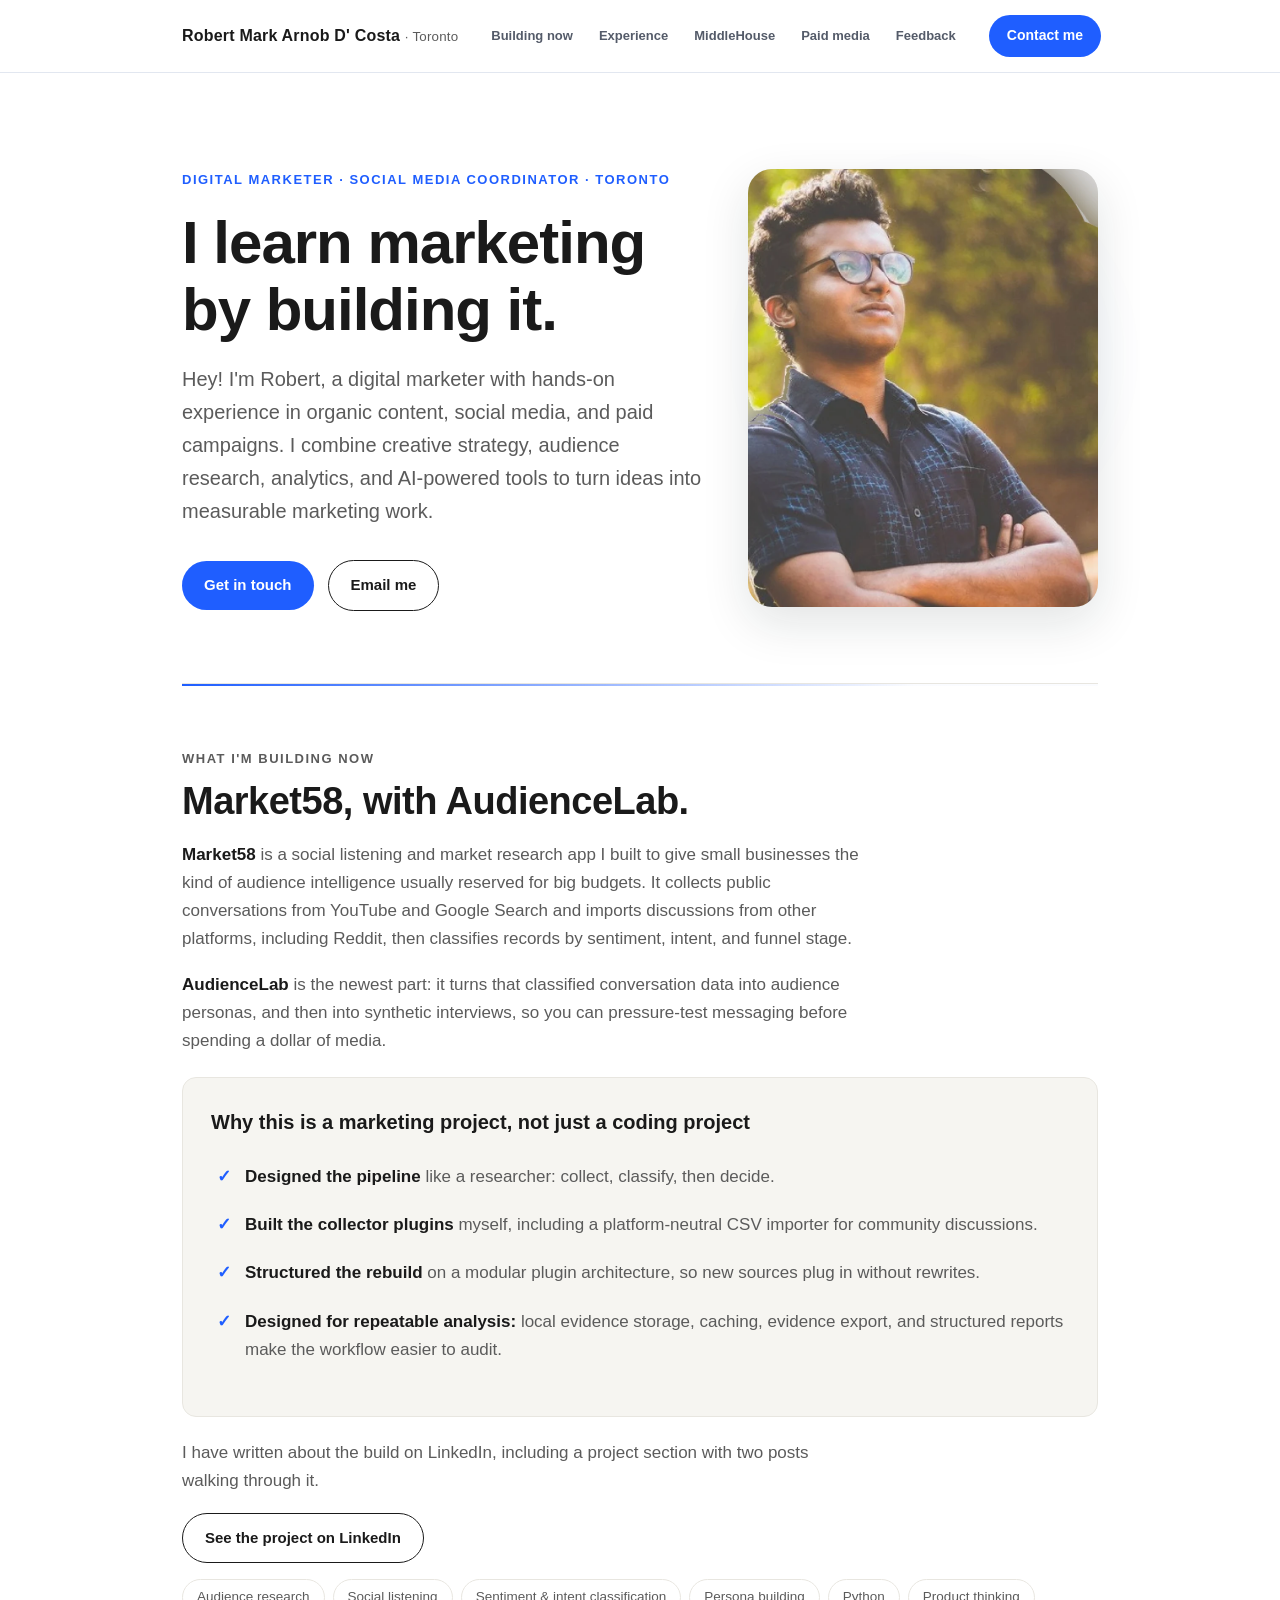
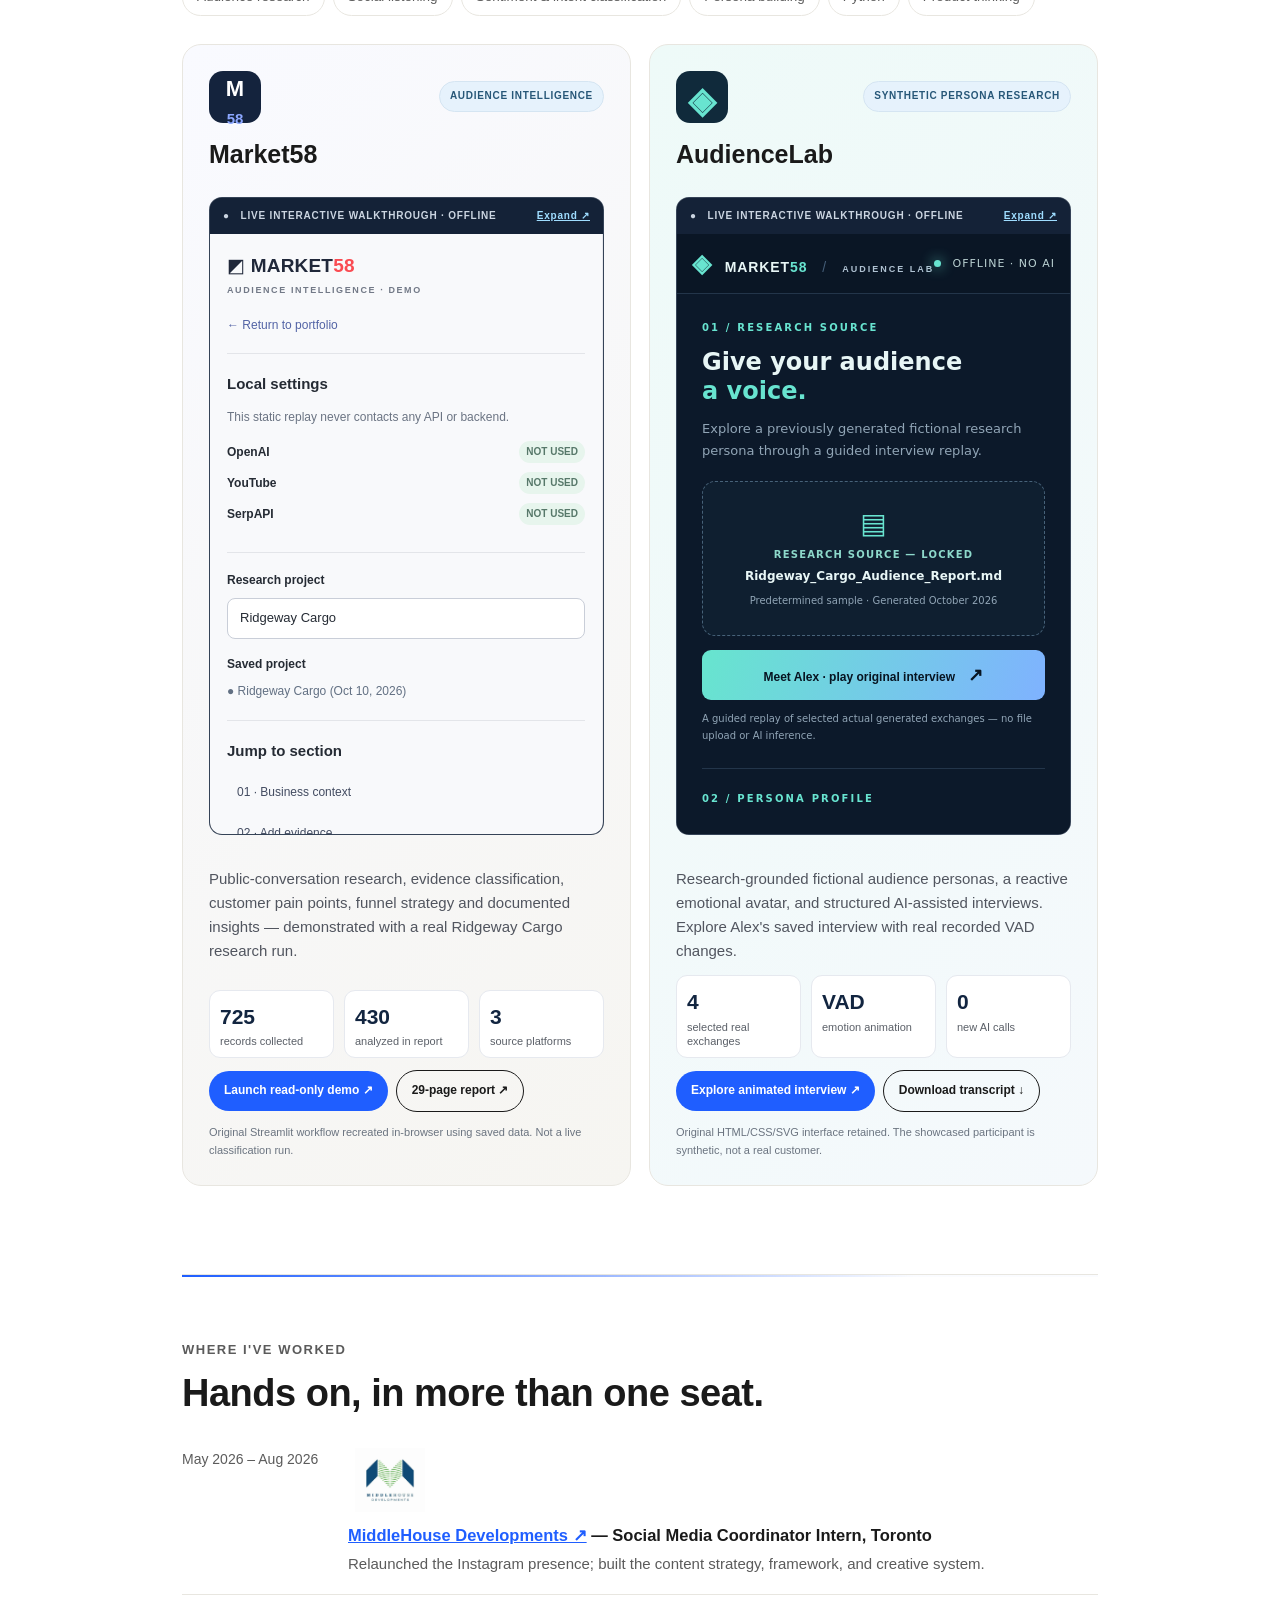
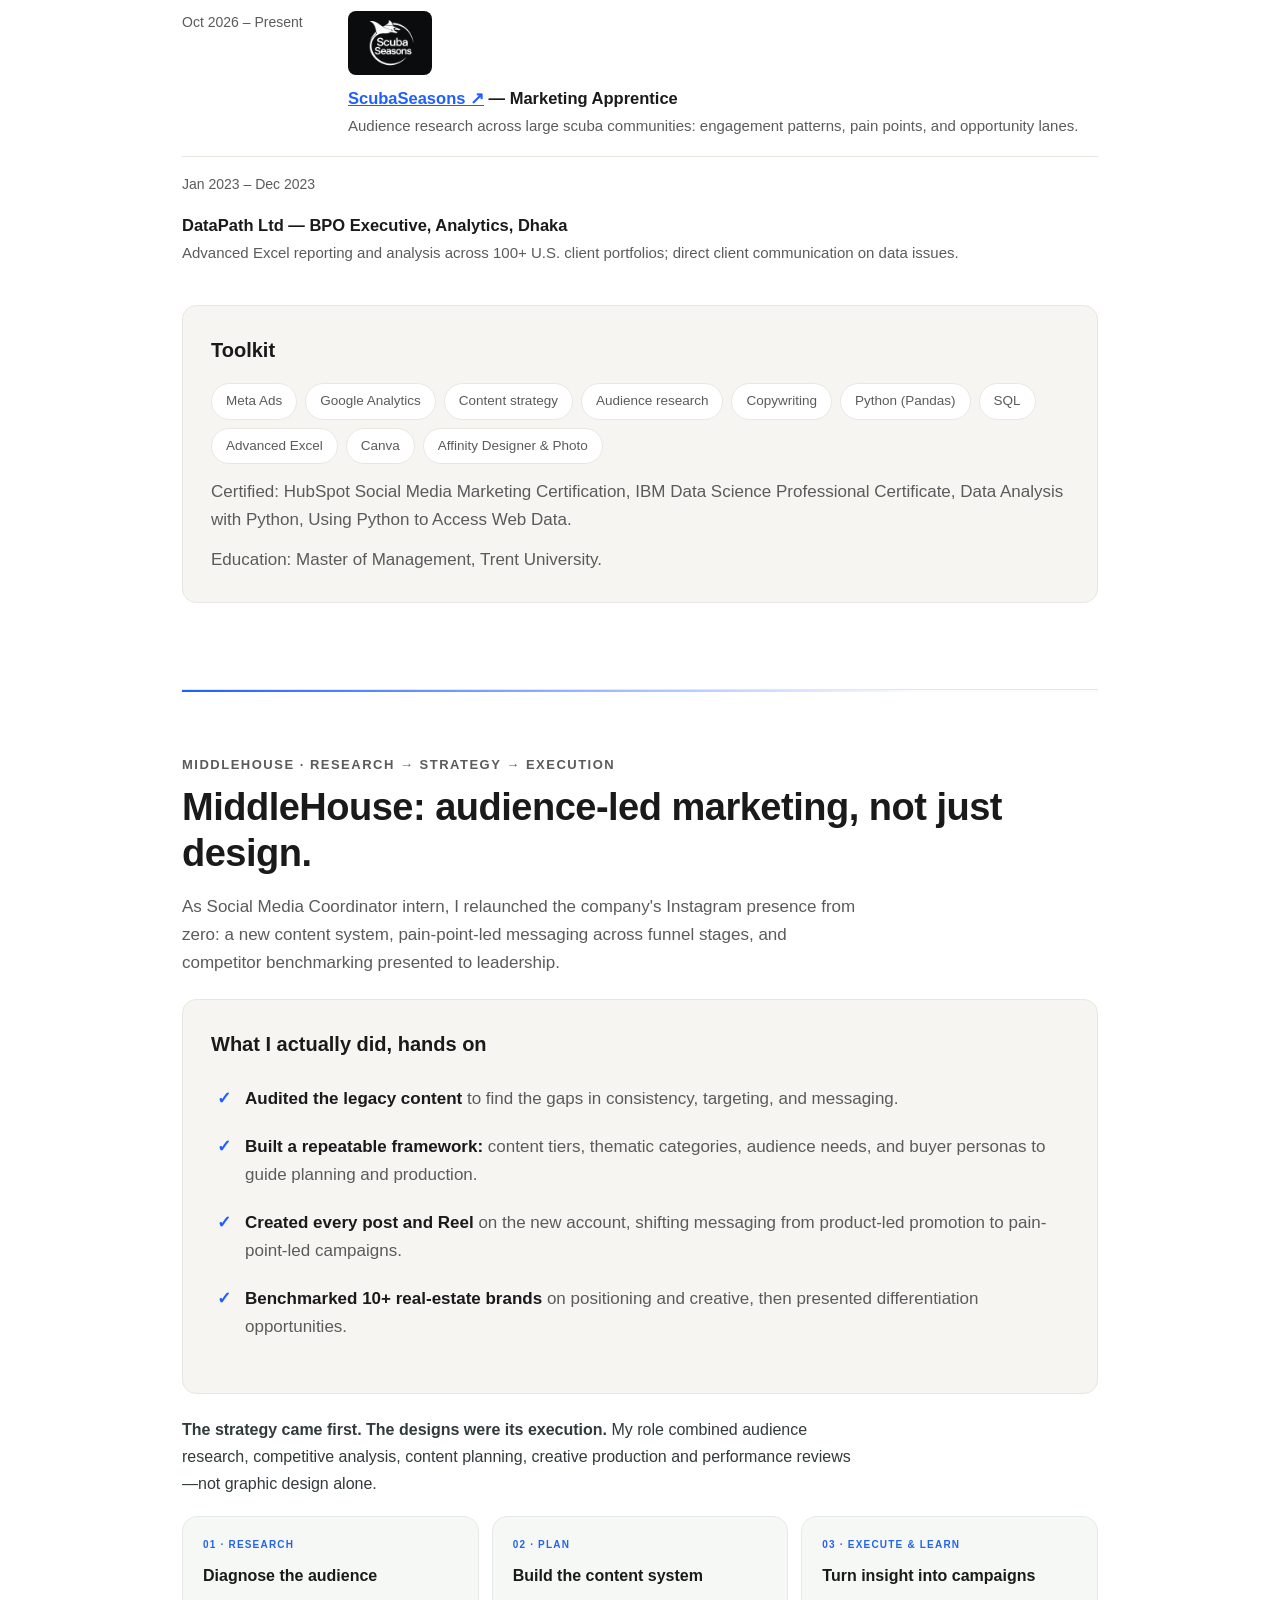
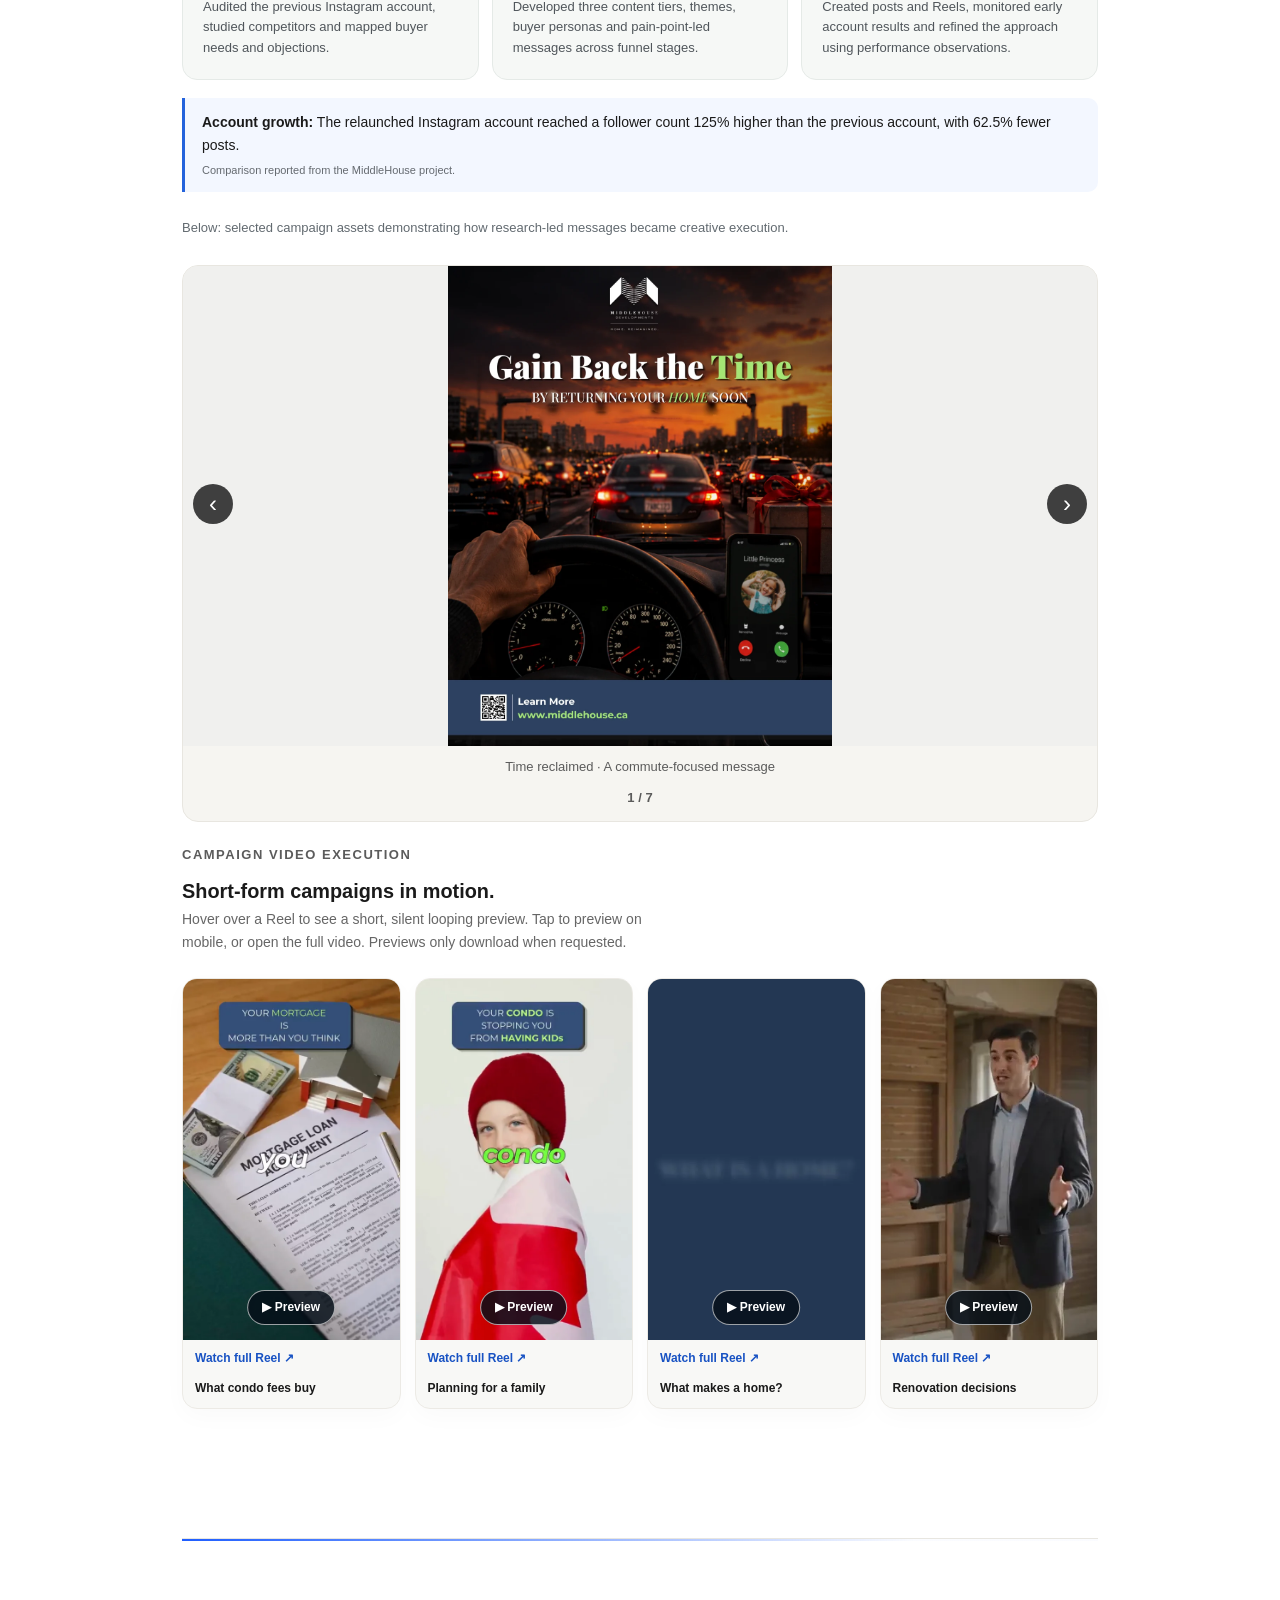
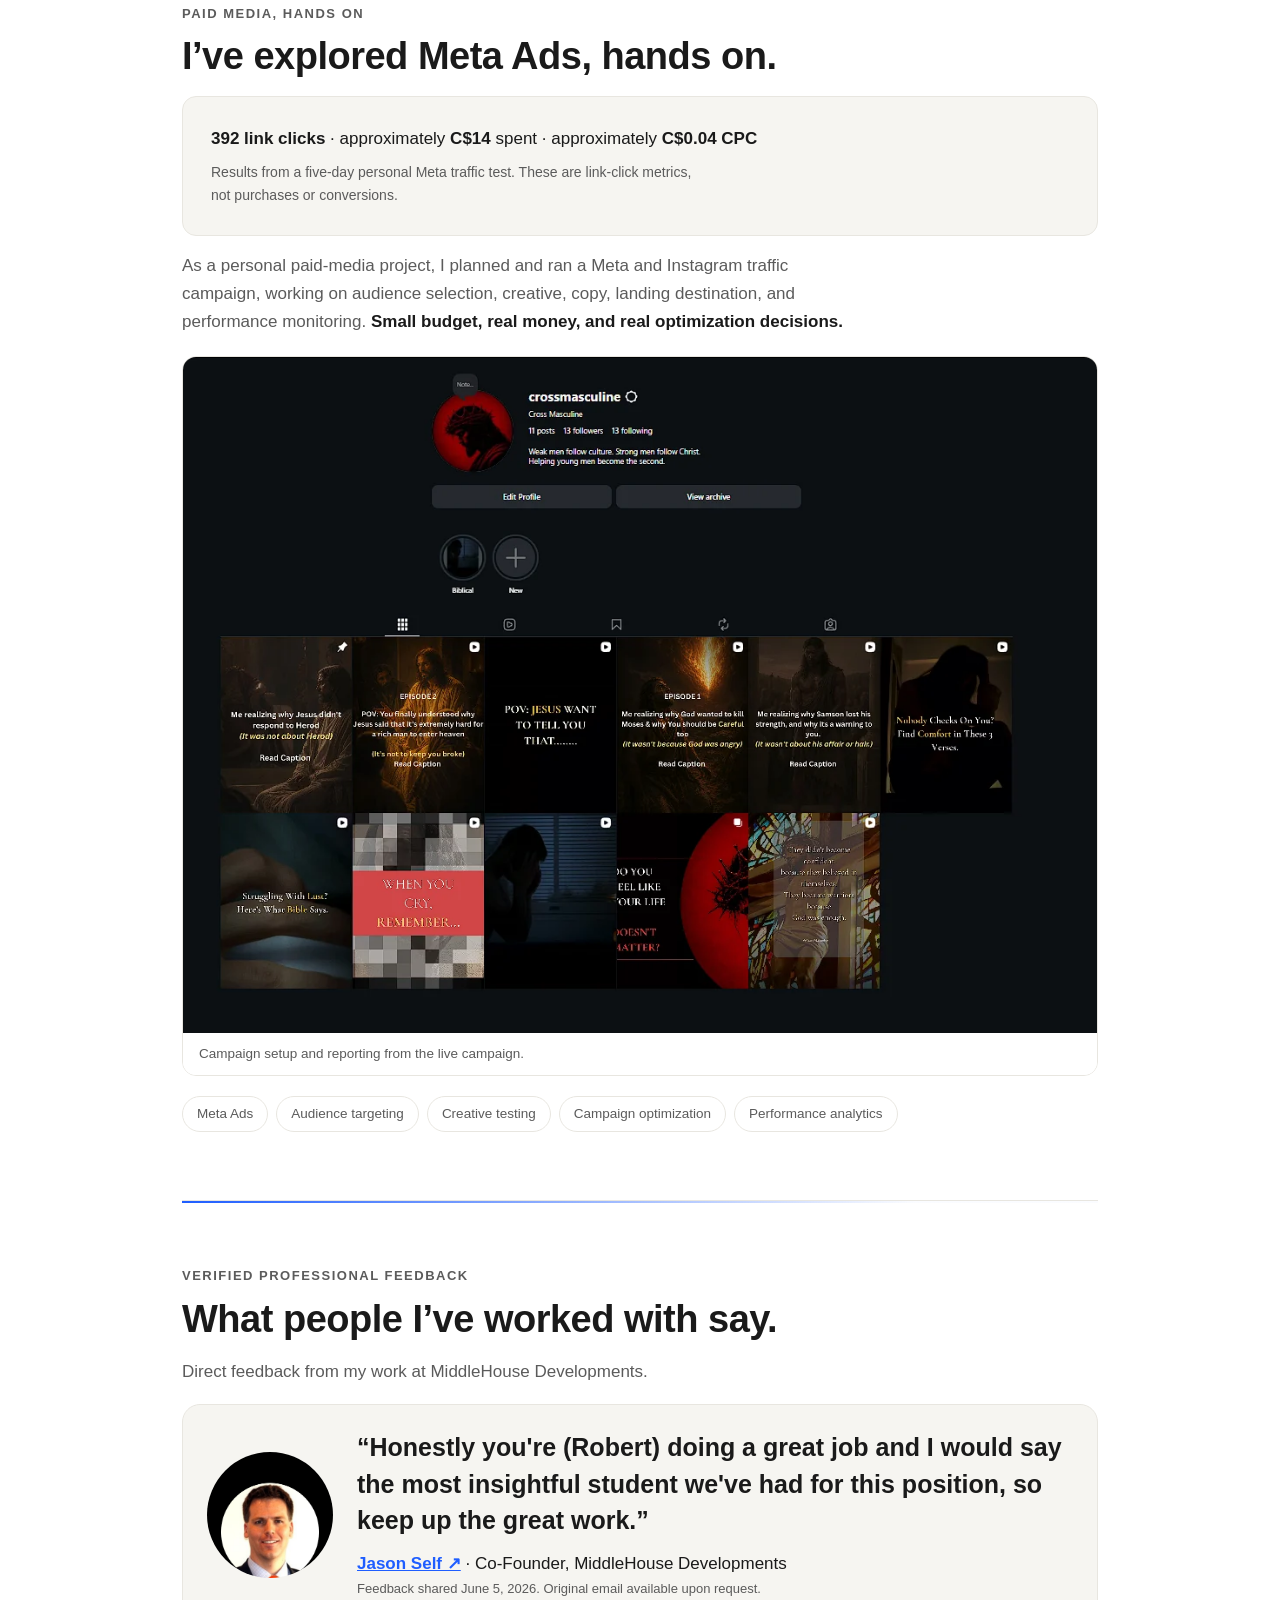
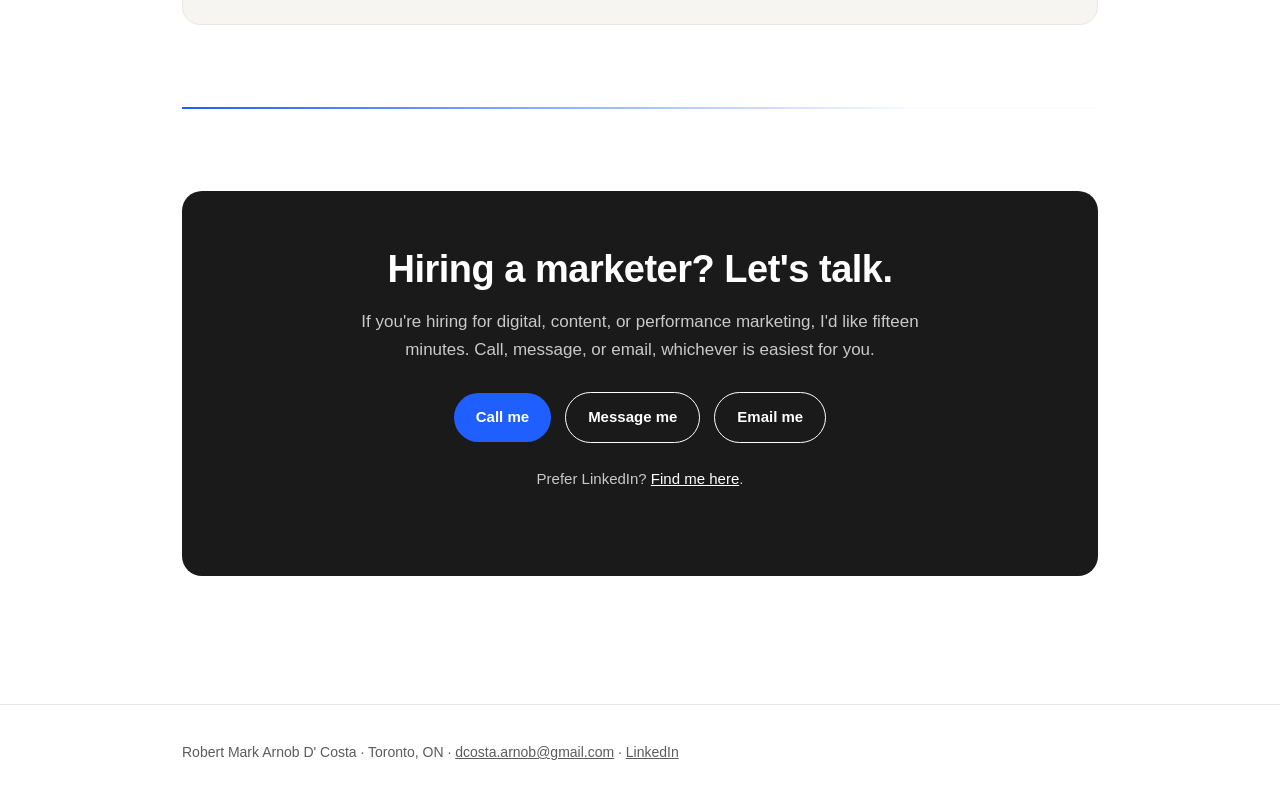
==== hire-me/index.html @ 4c1c3cd2 "Latest portfolio" ====
<!DOCTYPE html>
<html lang="en">
<head>
<meta charset="UTF-8">
<meta name="viewport" content="width=device-width, initial-scale=1.0">
<title>Hire Robert Mark Arnob D' Costa — Digital Marketer & Social Media Coordinator in Toronto</title>
<meta name="description" content="Hiring a Digital Marketer or Social Media Coordinator in Toronto? Robert Mark Arnob D' Costa runs real campaigns, builds real tools like Market58, and does real audience research. Hands-on proof, then a call.">
<!-- TODO: paste your GA4 measurement ID below and uncomment to enable conversion tracking.
<script async src="https://www.googletagmanager.com/gtag/js?id=G-XXXXXXX"></script>
<script>
window.dataLayer = window.dataLayer || [];
function gtag(){dataLayer.push(arguments);}
gtag('js', new Date());
gtag('config', 'G-XXXXXXX');
</script>
-->
<style>
  :root{
    --ink:#1a1a1a; --muted:#5b5b5b; --paper:#ffffff; --wash:#f6f5f1;
    --accent:#1f5eff; --accent-ink:#ffffff; --line:#e8e6e0; --radius:14px;
  }
  *{box-sizing:border-box; margin:0; padding:0;}
  html{scroll-behavior:smooth;}
  body{
    font-family:-apple-system,BlinkMacSystemFont,"Segoe UI",Inter,Roboto,"Helvetica Neue",Arial,sans-serif;
    color:var(--ink); background:var(--paper); line-height:1.65; font-size:17px;
    -webkit-font-smoothing:antialiased;
  }
  .wrap{max-width:960px; margin:0 auto; padding:0 22px;}
  /* Sticky mini nav: name + one CTA, no leaky menu */
  .nav{position:sticky; top:0; z-index:50; background:rgba(255,255,255,.94); backdrop-filter:blur(8px); border-bottom:1px solid var(--line);}
  .nav .wrap{display:flex; align-items:center; justify-content:space-between; padding-top:12px; padding-bottom:12px;}
  .brand{font-weight:700; font-size:16px; letter-spacing:.2px; text-decoration:none; color:var(--ink);}
  .brand small{font-weight:400; color:var(--muted);}
  .btn{display:inline-block; background:var(--accent); color:var(--accent-ink); text-decoration:none;
    padding:12px 22px; border-radius:999px; font-weight:600; font-size:15px; border:0; cursor:pointer;}
  .btn:hover{filter:brightness(.93);}
  .btn.ghost{background:transparent; color:var(--ink); border:1.5px solid var(--ink);}
  .btn.ghost:hover{background:var(--ink); color:#fff;}
  .btn.small{padding:9px 18px; font-size:14px;}
  /* Hero */
  .hero{padding:84px 0 64px;}
  .eyebrow{display:inline-block; font-size:13px; font-weight:700; letter-spacing:1.5px; text-transform:uppercase;
    color:var(--accent); margin-bottom:18px;}
  h1{font-size:clamp(38px,6vw,60px); line-height:1.12; letter-spacing:-1px; margin-bottom:20px;}
  .lede{font-size:20px; color:var(--muted); max-width:640px; margin-bottom:32px;}
  .cta-row{display:flex; gap:14px; flex-wrap:wrap; align-items:center;}
  .hero-grid{display:grid; grid-template-columns:1fr; gap:40px; align-items:center;}
  .hero img{width:100%; max-width:340px; border-radius:var(--radius); display:block;}
  @media(min-width:760px){ .hero-grid{grid-template-columns:1.5fr 1fr;} }
  /* Sections */
  section.block{padding:64px 0; border-top:1px solid var(--line);}
  .kicker{font-size:13px; font-weight:700; letter-spacing:1.5px; text-transform:uppercase; color:var(--muted); margin-bottom:10px;}
  h2{font-size:clamp(28px,4vw,38px); letter-spacing:-.5px; line-height:1.2; margin-bottom:16px;}
  .body-copy{color:var(--muted); max-width:680px; margin-bottom:18px;}
  .body-copy strong{color:var(--ink);}
  .card{background:var(--wash); border:1px solid var(--line); border-radius:var(--radius); padding:28px; margin:22px 0;}
  .card h3{font-size:20px; margin-bottom:10px;}
  .card p{color:var(--muted); margin-bottom:12px;}
  .card p:last-child{margin-bottom:0;}
  .tag-list{display:flex; flex-wrap:wrap; gap:8px; margin:16px 0 4px; list-style:none;}
  .tag-list li{background:#fff; border:1px solid var(--line); border-radius:999px; padding:6px 14px; font-size:13.5px; color:var(--muted);}
  .media{margin:20px 0; border-radius:var(--radius); overflow:hidden; border:1px solid var(--line);}
  .media img{width:100%; display:block;}
  .media figcaption{font-size:13.5px; color:var(--muted); padding:10px 16px; background:#fff;}
  .two-col{display:grid; grid-template-columns:1fr; gap:22px;}
  @media(min-width:760px){ .two-col{grid-template-columns:1fr 1fr;} }
  .checklist{list-style:none; margin:14px 0;}
  .checklist li{padding:10px 0 10px 34px; position:relative; color:var(--muted);}
  .checklist li strong{color:var(--ink);}
  .checklist li::before{content:"✓"; position:absolute; left:6px; top:10px; color:var(--accent); font-weight:700;}
  /* Timeline */
  .timeline{list-style:none; margin-top:8px;}
  .timeline li{padding:16px 0; border-bottom:1px solid var(--line); display:flex; gap:16px; flex-wrap:wrap;}
  .timeline li:last-child{border-bottom:0;}
  .timeline .when{flex:0 0 150px; font-size:14px; color:var(--muted);}
  .timeline .what strong{display:block; font-size:16.5px;}
  .timeline .what span{color:var(--muted); font-size:15px;}
  /* Final CTA */
  .final{background:var(--ink); color:#fff; border-radius:20px; padding:56px 40px; text-align:center; margin:64px 0;}
  .final h2{color:#fff;}
  .final p{color:#c9c9c9; max-width:560px; margin:0 auto 28px;}
  .final .btn.ghost{border-color:#fff; color:#fff;}
  .final .btn.ghost:hover{background:#fff; color:var(--ink);}
  footer{padding:36px 0 48px; color:var(--muted); font-size:14px; border-top:1px solid var(--line);}
  footer a{color:var(--muted);}
  a{color:var(--accent);}
</style>

<style>
.proof-card{display:grid;grid-template-columns:90px 1fr;gap:20px;align-items:start;background:#f6f5f1;border:1px solid #e8e6e0;border-radius:18px;padding:24px;margin:18px 0}
.proof-avatar{width:82px;height:82px;object-fit:cover;object-position:center 47%;border-radius:50%}
.proof-card blockquote{font-size:clamp(19px,3vw,25px);font-weight:650;line-height:1.45;margin:0 0 12px}
.proof-card a,.work-brand a{color:#1f5eff}
.proof-note{font-size:13px;color:#5b5b5b}
.work-brand{display:flex;align-items:center;gap:12px;margin:12px 0}
.work-logo{width:54px;height:54px;border-radius:12px;background:#eef2ff;color:#1a3672;display:grid;place-items:center;font-weight:800;font-size:13px;letter-spacing:-.6px;border:1px solid #dde4f1;flex-shrink:0}
.work-logo.scuba{background:#e7f7ff;color:#006e9c;font-size:20px}
.carousel{position:relative;margin:22px 0;background:#f6f5f1;border:1px solid #e8e6e0;border-radius:16px;overflow:hidden}
.carousel-track{display:flex;overflow-x:auto;scroll-snap-type:x mandatory;scrollbar-width:none}
.carousel-track::-webkit-scrollbar{display:none}
.carousel-slide{flex:0 0 100%;scroll-snap-align:start;margin:0}
.carousel-slide img{display:block;width:100%;height:clamp(240px,48vw,480px);object-fit:contain;background:#eeece7}
.carousel-slide figcaption{font-size:13px;color:#5b5b5b;padding:10px 60px;text-align:center}
.carousel-arrow{position:absolute;top:43%;transform:translateY(-50%);border:0;background:rgba(25,25,25,.82);color:white;border-radius:50%;width:40px;height:40px;cursor:pointer;font-size:24px;z-index:2}
.carousel-prev{left:10px}.carousel-next{right:10px}
.carousel-count{text-align:center;padding:0 0 12px;color:#5b5b5b;font-size:13px}
@media(max-width:540px){.proof-card{grid-template-columns:1fr}.proof-avatar{width:70px;height:70px}}
</style>

<style>
.product-grid{display:grid;grid-template-columns:repeat(2,minmax(0,1fr));gap:18px;margin:24px 0}
.product-card{padding:26px;border:1px solid #e8e6e0;background:linear-gradient(140deg,#f9faff,#f6f5f1);border-radius:19px;display:flex;flex-direction:column;gap:12px;min-width:0}
.product-card.lab-card{background:linear-gradient(130deg,#eefaf8,#f5f9fc)}
.product-top,.product-numbers,.product-actions{display:flex;gap:10px;align-items:center;flex-wrap:wrap}
.product-top{justify-content:space-between}.product-icon{display:grid;place-items:center;width:52px;height:52px;border-radius:14px;background:#14233d;color:white;font-weight:800;font-size:22px}.product-icon span{color:#8ca7ff;font-size:15px}.product-icon.lab-icon{background:#102a3b;color:#68e4d0;font-size:36px}
.product-preview{width:100%;height:190px;object-fit:cover;object-position:center;border:1px solid #dce4ef;border-radius:10px;background:#eef3f8}.product-card h3{font-size:25px;line-height:1.2;margin:4px 0 0}.product-card>p{font-size:15px;color:#51555f;line-height:1.6}
.labelchip{font-size:10px;letter-spacing:.7px;font-weight:750;color:#275778;background:#e6f2fc;border:1px solid #d5e5f2;border-radius:20px;padding:6px 10px}
.product-numbers{margin-top:auto;align-items:stretch}.product-numbers span{flex:1;min-width:80px;border-radius:11px;background:#fff;border:1px solid #e6e9ef;padding:9px 10px;display:flex;flex-direction:column}
.product-numbers strong{font-size:21px;color:#122540}.product-numbers small{font-size:11px;color:#5b6068;line-height:1.3}
.product-actions{gap:8px}.product-actions .btn{font-size:12px;padding:10px 15px}.product-actions .btn.ghost{background:transparent}
.product-card p.product-foot{font-size:11px;color:#6b7480;margin:0}
@media(max-width:760px){.product-grid{grid-template-columns:1fr}.product-card{padding:22px}.product-actions .btn{flex:1;text-align:center}}
</style><style>
.proof-card{display:grid;grid-template-columns:90px 1fr;gap:20px;align-items:start;background:#f6f5f1;border:1px solid #e8e6e0;border-radius:18px;padding:24px;margin:18px 0}
.proof-avatar{width:82px;height:82px;object-fit:cover;object-position:center 47%;border-radius:50%}
.proof-card blockquote{font-size:clamp(19px,3vw,25px);font-weight:650;line-height:1.45;margin:0 0 12px}
.proof-card a,.work-brand a{color:#1f5eff}
.proof-note{font-size:13px;color:#5b5b5b}
.work-brand{display:flex;align-items:center;gap:12px;margin:12px 0}
.work-logo{width:54px;height:54px;border-radius:12px;background:#eef2ff;color:#1a3672;display:grid;place-items:center;font-weight:800;font-size:13px;letter-spacing:-.6px;border:1px solid #dde4f1;flex-shrink:0}
.work-logo.scuba{background:#e7f7ff;color:#006e9c;font-size:20px}
.carousel{position:relative;margin:22px 0;background:#f6f5f1;border:1px solid #e8e6e0;border-radius:16px;overflow:hidden}
.carousel-track{display:flex;overflow-x:auto;scroll-snap-type:x mandatory;scrollbar-width:none}
.carousel-track::-webkit-scrollbar{display:none}
.carousel-slide{flex:0 0 100%;scroll-snap-align:start;margin:0}
.carousel-slide img{display:block;width:100%;height:clamp(240px,48vw,480px);object-fit:contain;background:#eeece7}
.carousel-slide figcaption{font-size:13px;color:#5b5b5b;padding:10px 60px;text-align:center}
.carousel-arrow{position:absolute;top:43%;transform:translateY(-50%);border:0;background:rgba(25,25,25,.82);color:white;border-radius:50%;width:40px;height:40px;cursor:pointer;font-size:24px;z-index:2}
.carousel-prev{left:10px}.carousel-next{right:10px}
.carousel-count{text-align:center;padding:0 0 12px;color:#5b5b5b;font-size:13px}
@media(max-width:540px){.proof-card{grid-template-columns:1fr}.proof-avatar{width:70px;height:70px}}
</style><style>
/* Embedded product walkthroughs */
.interactive-demo-shell{margin:16px 0 20px;border:1px solid rgba(125,149,180,.36);border-radius:13px;overflow:hidden;background:#0d1422;width:100%;min-width:0}
.interactive-demo-bar{display:flex;align-items:center;justify-content:space-between;gap:10px;padding:10px 13px;color:#cbd5e1;background:#142237;font-size:10px;letter-spacing:.08em;font-weight:700}
.interactive-demo-bar a{color:#9fddff;text-decoration:underline;white-space:nowrap}
.interactive-demo-frame{display:block;width:100%;height:600px;border:0;background:#101928}
@media(max-width:800px){.product-grid{grid-template-columns:minmax(0,1fr)!important}.interactive-demo-frame{height:560px}.interactive-demo-bar{font-size:9px;letter-spacing:0}}
</style><style>
.company-logo{width:84px;height:64px;object-fit:contain;display:block;margin:0 0 10px;border-radius:8px}
.company-logo.scuba{background:#0a0c0e;padding:6px;box-sizing:border-box}
.company-logo.middlehouse{background:#fff}
.proof-card{grid-template-columns:130px 1fr!important;align-items:center!important}
.proof-avatar{width:126px!important;height:126px!important;object-fit:cover!important;object-position:center center!important;border-radius:50%;background:#fff}
@media(max-width:560px){.proof-card{grid-template-columns:1fr!important}.proof-avatar{width:112px!important;height:112px!important}}
</style><style>.merged-demo-grid{margin-top:28px}.merged-demo-grid .product-grid{margin-top:0}</style><link rel="stylesheet" href="../motion.css">
<style>
/* Clean rectangular portrait: original face and upper body remain visible. */
.hero-photo-wrap{width:100%;max-width:380px;justify-self:center;align-self:center;overflow:hidden;border-radius:24px;background:#e5e9e6;box-shadow:0 16px 48px rgba(17,30,30,.12)}
.hero-photo-wrap img{display:block!important;width:100%!important;max-width:none!important;height:auto!important;aspect-ratio:4/5;object-fit:cover!important;object-position:center 32%;border-radius:0!important}
@media(max-width:759px){.hero-photo-wrap{max-width:310px;margin:0 auto}}
</style><link rel="stylesheet" href="../heritage-gallery.css">
<link rel="stylesheet" href="../strategy-reels.css"></head>
<body>

<header class="nav">
  <div class="wrap nav-inner">
    <a class="brand" href="#top" aria-label="Robert Mark Arnob D' Costa — back to top">Robert Mark Arnob D' Costa <small>· Toronto</small></a>
    <nav class="nav-links" aria-label="Portfolio sections">
      <a href="#ai-projects">Building now</a>
      <a href="#experience">Experience</a>
      <a href="#middlehouse">MiddleHouse</a>
      <a href="#paid">Paid media</a>
      <a href="#proof">Feedback</a>
    </nav>
    <a class="btn small nav-action" href="#talk">Contact me</a>
  </div>
</header>
<div class="scroll-progress" aria-hidden="true"></div>

<main id="top">
  <div class="wrap">

    <!-- HERO -->
    <div class="hero">
      <div class="hero-grid">
        <div>
          <span class="eyebrow">Digital Marketer · Social Media Coordinator · Toronto</span>
          <h1>I learn marketing by building it.</h1>
          <p class="lede">Hey! I'm Robert, a digital marketer with hands-on experience in organic content, social media, and paid campaigns. I combine creative strategy, audience research, analytics, and AI-powered tools to turn ideas into measurable marketing work.</p>
          <div class="cta-row">
            <a class="btn" href="#talk">Get in touch</a>
            <a class="btn ghost" href="mailto:dcosta.arnob@gmail.com?subject=Intro%20call%20—%20marketing%20role">Email me</a>
          </div>
        </div>
        <div class="hero-photo-wrap">
          <img src="../images/profile-framed.webp" fetchpriority="high" decoding="async" alt="Portrait of Robert Mark Arnob D' Costa">
        </div>
      </div>
    </div>

    <!-- MARKET58 + AUDIENCELAB: SINGLE MERGED PROJECT -->
<section class="block" id="ai-projects">
      <p class="kicker">What I'm building now</p>
      <h2>Market58, with AudienceLab.</h2>
      <p class="body-copy"><strong>Market58</strong> is a social listening and market research app I built to give small businesses the kind of audience intelligence usually reserved for big budgets. It collects public conversations from YouTube and Google Search and imports discussions from other platforms, including Reddit, then classifies records by sentiment, intent, and funnel stage.</p>
      <p class="body-copy"><strong>AudienceLab</strong> is the newest part: it turns that classified conversation data into audience personas, and then into synthetic interviews, so you can pressure-test messaging before spending a dollar of media.</p>
      <div class="card">
        <h3>Why this is a marketing project, not just a coding project</h3>
        <ul class="checklist">
          <li><strong>Designed the pipeline</strong> like a researcher: collect, classify, then decide.</li>
          <li><strong>Built the collector plugins</strong> myself, including a platform-neutral CSV importer for community discussions.</li>
          <li><strong>Structured the rebuild</strong> on a modular plugin architecture, so new sources plug in without rewrites.</li>
          <li><strong>Designed for repeatable analysis:</strong> local evidence storage, caching, evidence export, and structured reports make the workflow easier to audit.</li>
        </ul>
      </div>
      <p class="body-copy">I have written about the build on LinkedIn, including a project section with two posts walking through it.</p>
      <div class="cta-row">
        
        <a class="btn ghost" href="https://www.linkedin.com/in/rmadc" target="_blank" rel="noopener noreferrer">See the project on LinkedIn</a>
      </div>
      <ul class="tag-list">
        <li>Audience research</li><li>Social listening</li><li>Sentiment &amp; intent classification</li>
        <li>Persona building</li><li>Python</li><li>Product thinking</li>
      </ul>
    
<div class="merged-demo-grid" aria-label="Interactive Market58 and AudienceLab walkthroughs">
<div class="product-grid">
 <article class="product-card market-card"><div class="product-top"><div class="product-icon">M<span>58</span></div><span class="labelchip">AUDIENCE INTELLIGENCE</span></div>
 <h3>Market58</h3><div class="interactive-demo-shell"><div class="interactive-demo-bar"><span>● &nbsp; LIVE INTERACTIVE WALKTHROUGH · OFFLINE</span><a href="../demos/market58/" target="_blank" rel="noopener noreferrer">Expand ↗</a></div><iframe class="interactive-demo-frame" src="../demos/market58/" title="Interactive market58 offline demo" loading="lazy" allow="fullscreen"></iframe></div><p>Public-conversation research, evidence classification, customer pain points, funnel strategy and documented insights — demonstrated with a real Ridgeway Cargo research run.</p>
 <div class="product-numbers"><span><strong>725</strong><small>records collected</small></span><span><strong>430</strong><small>analyzed in report</small></span><span><strong>3</strong><small>source platforms</small></span></div>
 <div class="product-actions"><a class="btn" href="../demos/market58/" target="_blank" rel="noopener noreferrer">Launch read-only demo ↗</a><a class="btn ghost" href="../downloads/Market58_Ridgeway_Cargo_Report.pdf" target="_blank" rel="noopener noreferrer">29-page report ↗</a></div>
 <p class="product-foot">Original Streamlit workflow recreated in-browser using saved data. Not a live classification run.</p>
 </article>
 <article class="product-card lab-card"><div class="product-top"><div class="product-icon lab-icon">◈</div><span class="labelchip">SYNTHETIC PERSONA RESEARCH</span></div>
 <h3>AudienceLab</h3><div class="interactive-demo-shell"><div class="interactive-demo-bar"><span>● &nbsp; LIVE INTERACTIVE WALKTHROUGH · OFFLINE</span><a href="../demos/audiencelab/" target="_blank" rel="noopener noreferrer">Expand ↗</a></div><iframe class="interactive-demo-frame" src="../demos/audiencelab/" title="Interactive audiencelab offline demo" loading="lazy" allow="fullscreen"></iframe></div><p>Research-grounded fictional audience personas, a reactive emotional avatar, and structured AI-assisted interviews. Explore Alex's saved interview with real recorded VAD changes.</p>
 <div class="product-numbers"><span><strong>4</strong><small>selected real exchanges</small></span><span><strong>VAD</strong><small>emotion animation</small></span><span><strong>0</strong><small>new AI calls</small></span></div>
 <div class="product-actions"><a class="btn" href="../demos/audiencelab/" target="_blank" rel="noopener noreferrer">Explore animated interview ↗</a><a class="btn ghost" href="../downloads/AudienceLab_Selected_Interview.json" download target="_blank" rel="noopener noreferrer">Download transcript ↓</a></div>
 <p class="product-foot">Original HTML/CSS/SVG interface retained. The showcased participant is synthetic, not a real customer.</p>
 </article>
</div>
</div>
</section>

<section class="block" id="experience">
      <p class="kicker">Where I've worked</p>
      <h2>Hands on, in more than one seat.</h2>
      <ul class="timeline">
        
        <li>
          <div class="when">May 2026 – Aug 2026</div>
          <div class="what"><img class="company-logo middlehouse" src="../images/middlehouse-logo.webp" alt="MiddleHouse Developments logo" loading="lazy"><strong><a href="https://www.middlehouse.ca/" target="_blank" rel="noopener noreferrer">MiddleHouse Developments ↗</a> — Social Media Coordinator Intern, Toronto</strong><span>Relaunched the Instagram presence; built the content strategy, framework, and creative system.</span></div>
        </li>
        <li>
          <div class="when">Oct 2026 – Present</div>
          <div class="what"><img class="company-logo scuba" src="../images/scubaseasons-logo.webp" alt="ScubaSeasons logo" loading="lazy"><strong><a href="https://scubaseasons.com/" target="_blank" rel="noopener noreferrer">ScubaSeasons ↗</a> — Marketing Apprentice</strong><span>Audience research across large scuba communities: engagement patterns, pain points, and opportunity lanes.</span></div>
        </li>
        <li>
          <div class="when">Jan 2023 – Dec 2023</div>
          <div class="what"><strong>DataPath Ltd — BPO Executive, Analytics, Dhaka</strong><span>Advanced Excel reporting and analysis across 100+ U.S. client portfolios; direct client communication on data issues.</span></div>
        </li>
      </ul>
      <div class="card">
        <h3>Toolkit</h3>
        <ul class="tag-list">
          <li>Meta Ads</li><li>Google Analytics</li><li>Content strategy</li><li>Audience research</li>
          <li>Copywriting</li><li>Python (Pandas)</li><li>SQL</li><li>Advanced Excel</li>
          <li>Canva</li><li>Affinity Designer &amp; Photo</li>
        </ul>
        <p style="margin-top:14px;">Certified: HubSpot Social Media Marketing Certification, IBM Data Science Professional Certificate, Data Analysis with Python, Using Python to Access Web Data.</p>
        <p>Education: Master of Management, Trent University.</p>
      </div>
    </section>

<section class="block" id="middlehouse">
      <p class="kicker">MiddleHouse · Research → Strategy → Execution</p>
      <h2>MiddleHouse: audience-led marketing, not just design.</h2>
      <p class="body-copy">As Social Media Coordinator intern, I relaunched the company's Instagram presence from zero: a new content system, pain-point-led messaging across funnel stages, and competitor benchmarking presented to leadership.</p>
      <div class="card">
        <h3>What I actually did, hands on</h3>
        <ul class="checklist">
          <li><strong>Audited the legacy content</strong> to find the gaps in consistency, targeting, and messaging.</li>
          <li><strong>Built a repeatable framework:</strong> content tiers, thematic categories, audience needs, and buyer personas to guide planning and production.</li>
          <li><strong>Created every post and Reel</strong> on the new account, shifting messaging from product-led promotion to pain-point-led campaigns.</li>
          <li><strong>Benchmarked 10+ real-estate brands</strong> on positioning and creative, then presented differentiation opportunities.</li>
        </ul>
      </div>
      <div class="strategy-case-study">
  <p class="strategy-lead"><strong>The strategy came first. The designs were its execution.</strong> My role combined audience research, competitive analysis, content planning, creative production and performance reviews—not graphic design alone.</p>
  <div class="strategy-grid">
    <div class="strategy-step"><span>01 · RESEARCH</span><strong>Diagnose the audience</strong><p>Audited the previous Instagram account, studied competitors and mapped buyer needs and objections.</p></div>
    <div class="strategy-step"><span>02 · PLAN</span><strong>Build the content system</strong><p>Developed three content tiers, themes, buyer personas and pain-point-led messages across funnel stages.</p></div>
    <div class="strategy-step"><span>03 · EXECUTE &amp; LEARN</span><strong>Turn insight into campaigns</strong><p>Created posts and Reels, monitored early account results and refined the approach using performance observations.</p></div>
  </div>
  <p class="strategy-result"><strong>Account growth:</strong> The relaunched Instagram account reached a follower count 125% higher than the previous account, with 62.5% fewer posts. <small>Comparison reported from the MiddleHouse project.</small></p>
  <p class="strategy-caption">Below: selected campaign assets demonstrating how research-led messages became creative execution.</p>
</div>
<div class="carousel heritage-gallery" aria-label="MiddleHouse original campaign images">
<button class="carousel-arrow carousel-prev" aria-label="Previous project image" type="button">‹</button>
<div class="carousel-track">
<figure class="carousel-slide"><img loading="lazy" src="../assets/images/middlehouse-traffic.webp" alt="MiddleHouse Developments creative: Time reclaimed"><figcaption>Time reclaimed · A commute-focused message</figcaption></figure>
<figure class="carousel-slide"><img loading="lazy" src="../assets/images/middlehouse-walking.webp" alt="MiddleHouse Developments creative: Walking home"><figcaption>Walking home · A lifestyle-driven visual</figcaption></figure>
<figure class="carousel-slide"><img loading="lazy" src="../assets/images/middlehouse-mortgage.webp" alt="MiddleHouse Developments creative: Mortgage decisions"><figcaption>Mortgage decisions · A value-focused campaign</figcaption></figure>
<figure class="carousel-slide"><img loading="lazy" src="../assets/images/middlehouse-space.webp" alt="MiddleHouse Developments creative: Space to grow"><figcaption>Space to grow · A household pain point</figcaption></figure>
<figure class="carousel-slide"><img loading="lazy" src="../assets/images/middlehouse-front-door.webp" alt="MiddleHouse Developments creative: Family & home"><figcaption>Family & home · An aspirational campaign</figcaption></figure>
<figure class="carousel-slide"><img loading="lazy" src="../assets/images/middlehouse-gym.webp" alt="MiddleHouse Developments creative: Daily convenience"><figcaption>Daily convenience · A feature-to-benefit message</figcaption></figure>
<figure class="carousel-slide"><img loading="lazy" src="../assets/images/middlehouse-paint.webp" alt="MiddleHouse Developments creative: Make it yours"><figcaption>Make it yours · A customization-oriented visual</figcaption></figure>
</div><button class="carousel-arrow carousel-next" aria-label="Next project image" type="button">›</button>
<div class="carousel-count" aria-live="polite">1 / 7</div></div>
<div class="reels-block"><p class="kicker">Campaign video execution</p><h3>Short-form campaigns in motion.</h3><p class="heritage-intro">Hover over a Reel to see a short, silent looping preview. Tap to preview on mobile, or open the full video. Previews only download when requested.</p><div class="reel-grid"><figure class="reel"><div class="reel-media"><video muted loop playsinline preload="none" poster="../assets/images/poster-condo-fees.webp" data-preview="../previews/condo-fees-preview.mp4" aria-label="MiddleHouse Reel: What condo fees buy: silent preview"></video><button class="reel-preview-button" type="button" aria-label="Play or pause MiddleHouse Reel: What condo fees buy preview">▶ Preview</button></div><a class="reel-full-link" href="../assets/videos/middlehouse-condo-fees.mp4" target="_blank" rel="noopener noreferrer">Watch full Reel ↗</a><figcaption>What condo fees buy</figcaption></figure>
<figure class="reel"><div class="reel-media"><video muted loop playsinline preload="none" poster="../assets/images/poster-having-kids.webp" data-preview="../previews/having-kids-preview.mp4" aria-label="MiddleHouse Reel: Planning for a family: silent preview"></video><button class="reel-preview-button" type="button" aria-label="Play or pause MiddleHouse Reel: Planning for a family preview">▶ Preview</button></div><a class="reel-full-link" href="../assets/videos/middlehouse-having-kids.mp4" target="_blank" rel="noopener noreferrer">Watch full Reel ↗</a><figcaption>Planning for a family</figcaption></figure>
<figure class="reel"><div class="reel-media"><video muted loop playsinline preload="none" poster="../assets/images/poster-what-is-home.webp" data-preview="../previews/what-is-home-preview.mp4" aria-label="MiddleHouse Reel: What makes a home?: silent preview"></video><button class="reel-preview-button" type="button" aria-label="Play or pause MiddleHouse Reel: What makes a home? preview">▶ Preview</button></div><a class="reel-full-link" href="../assets/videos/middlehouse-what-is-home.mp4" target="_blank" rel="noopener noreferrer">Watch full Reel ↗</a><figcaption>What makes a home?</figcaption></figure>
<figure class="reel"><div class="reel-media"><video muted loop playsinline preload="none" poster="../assets/images/poster-renovation.webp" data-preview="../previews/renovation-preview.mp4" aria-label="MiddleHouse Reel: Renovation decisions: silent preview"></video><button class="reel-preview-button" type="button" aria-label="Play or pause MiddleHouse Reel: Renovation decisions preview">▶ Preview</button></div><a class="reel-full-link" href="../assets/videos/middlehouse-renovation.mp4" target="_blank" rel="noopener noreferrer">Watch full Reel ↗</a><figcaption>Renovation decisions</figcaption></figure></div></div>
      <ul class="tag-list">
        <li>Content strategy</li><li>Social creative</li><li>Buyer personas</li><li>Competitive analysis</li><li>Copywriting</li>
      </ul>
    </section>

<section class="block" id="paid">
      <p class="kicker">Paid media, hands on</p>
      <h2>I’ve explored Meta Ads, hands on.</h2>
      <div class="card" style="margin:16px 0"><strong>392 link clicks</strong> · approximately <strong>C$14</strong> spent · approximately <strong>C$0.04 CPC</strong><p class="heritage-intro" style="margin:8px 0 0">Results from a five-day personal Meta traffic test. These are link-click metrics, not purchases or conversions.</p></div>
      <p class="body-copy">As a personal paid-media project, I planned and ran a Meta and Instagram traffic campaign, working on audience selection, creative, copy, landing destination, and performance monitoring. <strong>Small budget, real money, and real optimization decisions.</strong></p>
      <figure class="media">
        <img loading="lazy" decoding="async" src="../images/meta-instagram.webp" alt="Meta ads campaign evidence">
        <figcaption>Campaign setup and reporting from the live campaign.</figcaption>
      </figure>
      <ul class="tag-list">
        <li>Meta Ads</li><li>Audience targeting</li><li>Creative testing</li><li>Campaign optimization</li><li>Performance analytics</li>
      </ul>
    </section>

<section class="block" id="proof"><p class="kicker">Verified professional feedback</p><h2>What people I’ve worked with say.</h2>
<p class="body-copy">Direct feedback from my work at MiddleHouse Developments.</p>
<div class="proof-card"><img loading="lazy" decoding="async" class="proof-avatar" src="../images/jason-reference.jpg" alt="Jason Self portrait supplied for portfolio">
<div><blockquote>“Honestly you're (Robert) doing a great job and I would say the most insightful student we've had for this position, so keep up the great work.”</blockquote>
<p><strong><a href="https://www.linkedin.com/in/jason-h-self" target="_blank" rel="noopener noreferrer">Jason Self ↗</a></strong> · Co-Founder, MiddleHouse Developments</p>
<p class="proof-note">Feedback shared June 5, 2026. Original email available upon request.</p></div></div>

</section>

<section class="block" id="talk" style="border-top:0; padding-top:20px;">
      <div class="final">
        <h2>Hiring a marketer? Let's talk.</h2>
        <p>If you're hiring for digital, content, or performance marketing, I'd like fifteen minutes. Call, message, or email, whichever is easiest for you.</p>
        <div class="cta-row" style="justify-content:center;">
          <a class="btn" href="tel:+16473555872">Call me</a>
          <a class="btn ghost" href="https://wa.me/16473555872" target="_blank" rel="noopener noreferrer">Message me</a>
          <a class="btn ghost" href="mailto:dcosta.arnob@gmail.com?subject=Intro%20call%20—%20marketing%20role">Email me</a>
        </div>
        <p style="margin-top:24px; font-size:15px;">Prefer LinkedIn? <a href="https://www.linkedin.com/in/rmadc" style="color:#fff; text-decoration:underline;" target="_blank" rel="noopener noreferrer">Find me here</a>.</p>
      </div>
    </section>

  </div>
</main>

<footer>
  <div class="wrap">
    Robert Mark Arnob D' Costa · Toronto, ON · <a href="mailto:dcosta.arnob@gmail.com">dcosta.arnob@gmail.com</a> · <a href="https://www.linkedin.com/in/rmadc" target="_blank" rel="noopener noreferrer">LinkedIn</a>
  </div>
</footer>

<script>
document.querySelectorAll('.carousel').forEach(carousel=>{
 const track=carousel.querySelector('.carousel-track'),slides=[...track.children],count=carousel.querySelector('.carousel-count');
 const go=delta=>{const idx=Math.round(track.scrollLeft/track.clientWidth);track.scrollTo({left:((idx+delta+slides.length)%slides.length)*track.clientWidth,behavior:'smooth'});};
 carousel.querySelector('.carousel-prev').addEventListener('click',()=>go(-1));
 carousel.querySelector('.carousel-next').addEventListener('click',()=>go(1));
 track.addEventListener('scroll',()=>{count.textContent=(Math.min(slides.length,Math.round(track.scrollLeft/track.clientWidth)+1))+' / '+slides.length},{passive:true});
});
</script><button class="to-top" type="button" title="Back to top" aria-label="Back to top" aria-hidden="true" tabindex="-1">↑</button>
<script src="../motion.js" defer></script>
<script defer src="../reel-previews.js"></script></body>
</html>
---- motion.css ----
:root{--motion-ease:cubic-bezier(.22,1,.36,1);--motion-accent:#1f5eff}html{scroll-behavior:smooth;scroll-padding-top:96px}body{overflow-x:clip}header.nav{position:sticky;top:0;z-index:80;background:rgba(255,255,255,.87);border-bottom:1px solid rgba(223,229,239,.9);-webkit-backdrop-filter:blur(18px) saturate(1.4);backdrop-filter:blur(18px) saturate(1.4)}.nav-inner{min-height:72px;display:flex;align-items:center;gap:22px;justify-content:space-between;flex-wrap:nowrap}.nav-inner .brand{white-space:nowrap;flex:0 0 auto}.nav-links{display:flex;gap:4px;align-items:center;flex:1;justify-content:center}.nav-links a{display:inline-flex;align-items:center;justify-content:center;position:relative;padding:9px 11px;text-decoration:none;color:#545b69;font-size:13px;line-height:1.3;font-weight:600;border-radius:9px;white-space:nowrap;transition:background .24s ease,color .24s ease}.nav-links a:hover,.nav-links a[aria-current="location"]{color:#173dbe;background:#eef2ff}.nav-links a[aria-current="location"]::after{content:"";width:17px;height:2px;border-radius:3px;background:var(--motion-accent);position:absolute;bottom:3px;left:50%;transform:translateX(-50%)}.nav-action{flex:0 0 auto}.scroll-progress{position:fixed;top:0;left:0;width:100%;height:3px;z-index:100;pointer-events:none;background:linear-gradient(90deg,#1f5eff,#22b8a8 75%,#71cbee);transform-origin:left;transform:scaleX(0);will-change:transform}section.block{scroll-margin-top:94px;position:relative;isolation:isolate}section.block::before{content:"";height:2px;position:absolute;inset:0 0 auto;background:linear-gradient(90deg,#1f5eff,rgba(31,94,255,.02) 80%);transform-origin:left;transform:scaleX(0);transition:transform .95s var(--motion-ease);pointer-events:none}section.block.in-view::before{transform:scaleX(1)}.hero{position:relative;isolation:isolate;min-height:min(610px,82vh);display:flex;align-items:center}.hero::after{content:"";position:absolute;z-index:-1;width:clamp(230px,33vw,420px);aspect-ratio:1;right:-5%;top:12%;background:radial-gradient(circle,rgba(31,94,255,.07),transparent 70%);pointer-events:none;filter:blur(10px)}.hero-grid{width:100%}.hero-grid>div:last-child{perspective:900px}.hero-grid img{box-shadow:0 22px 55px rgba(22,45,85,.15);transition:transform .65s var(--motion-ease),box-shadow .65s ease;transform-origin:center}.hero-grid img:hover{transform:translateY(-6px) rotate(-1deg) scale(1.018);box-shadow:0 30px 65px rgba(22,45,85,.23)}.hero .eyebrow{animation:hero-enter .7s .06s both var(--motion-ease)}.hero h1{animation:hero-enter .85s .13s both var(--motion-ease)}.hero .lede{animation:hero-enter .9s .23s both var(--motion-ease)}.hero .cta-row{animation:hero-enter .9s .34s both var(--motion-ease)}.hero-grid>div:last-child{animation:hero-image-enter 1s .28s both var(--motion-ease)}@keyframes hero-enter{from{opacity:0;transform:translate3d(0,26px,0)}to{opacity:1;transform:translate3d(0,0,0)}}@keyframes hero-image-enter{from{opacity:0;transform:translate3d(22px,18px,0) scale(.95)}to{opacity:1;transform:translate3d(0,0,0) scale(1)}}html.motion-enabled [data-reveal]{opacity:0;transform:translate3d(0,30px,0);transition:opacity .78s var(--motion-ease),transform .85s var(--motion-ease);transition-delay:var(--reveal-delay,0ms)}html.motion-enabled [data-reveal].is-visible{opacity:1;transform:translate3d(0,0,0)}html.motion-enabled [data-reveal="slide-left"]{transform:translate3d(-24px,14px,0)}html.motion-enabled [data-reveal="slide-left"].is-visible{transform:translate3d(0,0,0)}html.motion-enabled [data-reveal="slide-right"]{transform:translate3d(24px,14px,0)}html.motion-enabled [data-reveal="slide-right"].is-visible{transform:translate3d(0,0,0)}.btn{transition:transform .25s var(--motion-ease),background .22s ease,box-shadow .25s ease,filter .2s ease}.btn:hover{transform:translateY(-3px);box-shadow:0 10px 22px rgba(31,94,255,.15)}.btn:active{transform:translateY(0) scale(.98)}.card,.product-card,.proof-card{transition:transform .35s var(--motion-ease),border-color .35s ease,box-shadow .35s ease}.card:hover,.product-card:hover,.proof-card:hover{transform:translateY(-3px);border-color:#d9e2fb;box-shadow:0 12px 36px rgba(30,53,91,.065)}.carousel-slide img{transition:filter .5s ease,transform .7s var(--motion-ease)}.carousel-slide img:hover{transform:scale(1.025)}.carousel-arrow{transition:transform .2s ease,background .2s ease}.carousel-arrow:hover{background:#1f5eff;transform:translateY(-50%) scale(1.09)}.tag-list li{transition:background .2s ease,color .2s ease,transform .2s ease}.tag-list li:hover{transform:translateY(-2px);background:#eef2ff;color:#2044af}.to-top{position:fixed;bottom:22px;right:22px;z-index:95;width:48px;height:48px;display:grid;place-items:center;border-radius:50%;border:1px solid #dce3f3;background:rgba(255,255,255,.96);box-shadow:0 8px 24px rgba(18,36,70,.15);font-size:22px;color:#1f4cca;cursor:pointer;opacity:0;pointer-events:none;transform:translateY(15px) scale(.92);transition:opacity .3s ease,transform .3s var(--motion-ease);-webkit-backdrop-filter:blur(12px);backdrop-filter:blur(12px)}.to-top.visible{opacity:1;pointer-events:auto;transform:translateY(0) scale(1)}.to-top:hover{background:#eef2ff}:where(a,button):focus-visible{outline:3px solid #1f5eff;outline-offset:3px}@media(max-width:870px){.nav-inner{gap:10px;min-height:64px}.nav-links{gap:0;justify-content:flex-end}.nav-links a{font-size:12px;padding:8px 7px}.nav-inner .brand{font-size:14px}.nav-inner .brand small{display:none}.nav-action{display:none}}@media(max-width:650px){html{scroll-padding-top:120px}header.nav .wrap.nav-inner{display:grid;grid-template-columns:1fr auto;grid-template-rows:auto auto;gap:3px 12px;padding-top:9px;padding-bottom:0;min-height:0}.nav-links{grid-column:1/-1;grid-row:2;display:flex;justify-content:flex-start;width:100%;overflow-x:auto;scrollbar-width:none;padding:3px 0 7px;scroll-snap-type:x proximity}.nav-links::-webkit-scrollbar{display:none}.nav-links a{scroll-snap-align:start;flex:0 0 auto;font-size:12px;padding:8px 10px}.nav-action{display:inline-flex;grid-column:2;grid-row:1;padding:7px 12px!important;font-size:12px!important}.hero{min-height:0;padding:55px 0 56px}.hero-grid{gap:26px}.hero .lede{font-size:18px}section.block{scroll-margin-top:116px;padding-top:52px;padding-bottom:54px}.to-top{width:43px;height:43px;right:13px;bottom:13px}}@media(prefers-reduced-motion:reduce){html{scroll-behavior:auto!important}*,*::before,*::after{animation-duration:.01ms!important;animation-iteration-count:1!important;transition-duration:.01ms!important;scroll-behavior:auto!important}html.motion-enabled [data-reveal]{opacity:1!important;transform:none!important}section.block::before{transform:scaleX(1)}}
---- heritage-gallery.css ----
.heritage-intro{font-size:14px;line-height:1.65;color:#666;max-width:64ch}.heritage-gallery .carousel-slide{position:relative}.heritage-gallery .carousel-slide img{max-height:520px;object-fit:contain;background:#f0f0ee}.heritage-gallery .carousel-slide figcaption{font-size:13px}.heritage-gallery .carousel-count{font-weight:650}.reel-grid{display:grid;grid-template-columns:repeat(4,minmax(0,1fr));gap:14px;margin:24px 0}.reel{margin:0;min-width:0;background:#f8f8f6;border:1px solid #eceae5;border-radius:15px;overflow:hidden;box-shadow:0 8px 25px rgba(0,0,0,.025)}.reel video{display:block;width:100%;aspect-ratio:3/5;object-fit:cover;background:#0f172a}.reel figcaption{padding:10px 12px;font-size:12px;font-weight:600}.design-grid{display:grid;grid-template-columns:repeat(4,minmax(0,1fr));gap:14px;margin-top:22px}.design-piece{margin:0;border:1px solid #eee;border-radius:15px;overflow:hidden;background:#f9f9f9;min-width:0}.design-piece img{display:block;width:100%;aspect-ratio:4/5;object-fit:contain;background:#141414}.design-piece figcaption{font-size:12px;color:#555;padding:10px 12px}.asset-link{display:inline-flex;align-items:center;gap:6px;color:#1455d7;font-size:13px;font-weight:650;text-decoration:none;margin-top:4px}.asset-link:hover{text-decoration:underline}@media(max-width:760px){.reel-grid,.design-grid{grid-template-columns:repeat(2,minmax(0,1fr));gap:10px}.reel video{aspect-ratio:3/5}}@media(max-width:420px){.reel figcaption,.design-piece figcaption{font-size:11px;padding:8px}}
---- strategy-reels.css ----
.strategy-case-study{margin:18px 0 26px}.strategy-lead{font-size:16px;line-height:1.7;color:#323a3c;max-width:76ch}.strategy-grid{display:grid;grid-template-columns:repeat(3,minmax(0,1fr));gap:13px;margin:18px 0}.strategy-step{background:#f6f8f6;border:1px solid #e5eae7;border-radius:15px;padding:20px;min-width:0}.strategy-step span{display:block;font-size:10px;font-weight:800;letter-spacing:.12em;color:#2563eb;margin-bottom:10px}.strategy-step strong{display:block;font-size:16px;margin-bottom:7px}.strategy-step p{font-size:13px;line-height:1.6;margin:0;color:#50565b}.strategy-result{font-size:14px;line-height:1.65;background:#f3f7ff;border-left:3px solid #2463dc;padding:13px 17px;border-radius:0 10px 10px 0}.strategy-result small{display:block;color:#656a70;font-size:11px;margin-top:4px}.strategy-caption{font-size:13px;color:#626a70;margin:25px 0 13px}.reel-media{position:relative;overflow:hidden;background:#0f172a}.reel-media video{display:block;width:100%;aspect-ratio:3/5;object-fit:cover;background:#0f172a}.reel-preview-button{position:absolute;left:50%;bottom:15px;transform:translateX(-50%);border:1px solid rgba(255,255,255,.6);border-radius:999px;background:rgba(5,15,25,.83);color:#fff;padding:9px 14px;font-family:inherit;font-weight:600;font-size:12px;line-height:1.2;cursor:pointer;white-space:nowrap;z-index:2}.reel-preview-button:hover,.reel-preview-button:focus-visible{background:#1553c6;outline-offset:3px}.reel.is-playing .reel-preview-button{opacity:0;transition:opacity .18s}.reel.is-playing:hover .reel-preview-button,.reel.is-playing:focus-within .reel-preview-button{opacity:1}.reel-full-link{display:block;font-size:12px;font-weight:700;color:#1852c3;text-decoration:none;padding:9px 12px 0}.reel-full-link:hover{text-decoration:underline}@media(max-width:800px){.strategy-grid{grid-template-columns:1fr}.strategy-step{padding:15px}}@media(hover:none){.reel-preview-button{opacity:1!important}}@media(prefers-reduced-motion:reduce){.reel-preview-button{transition:none!important}}
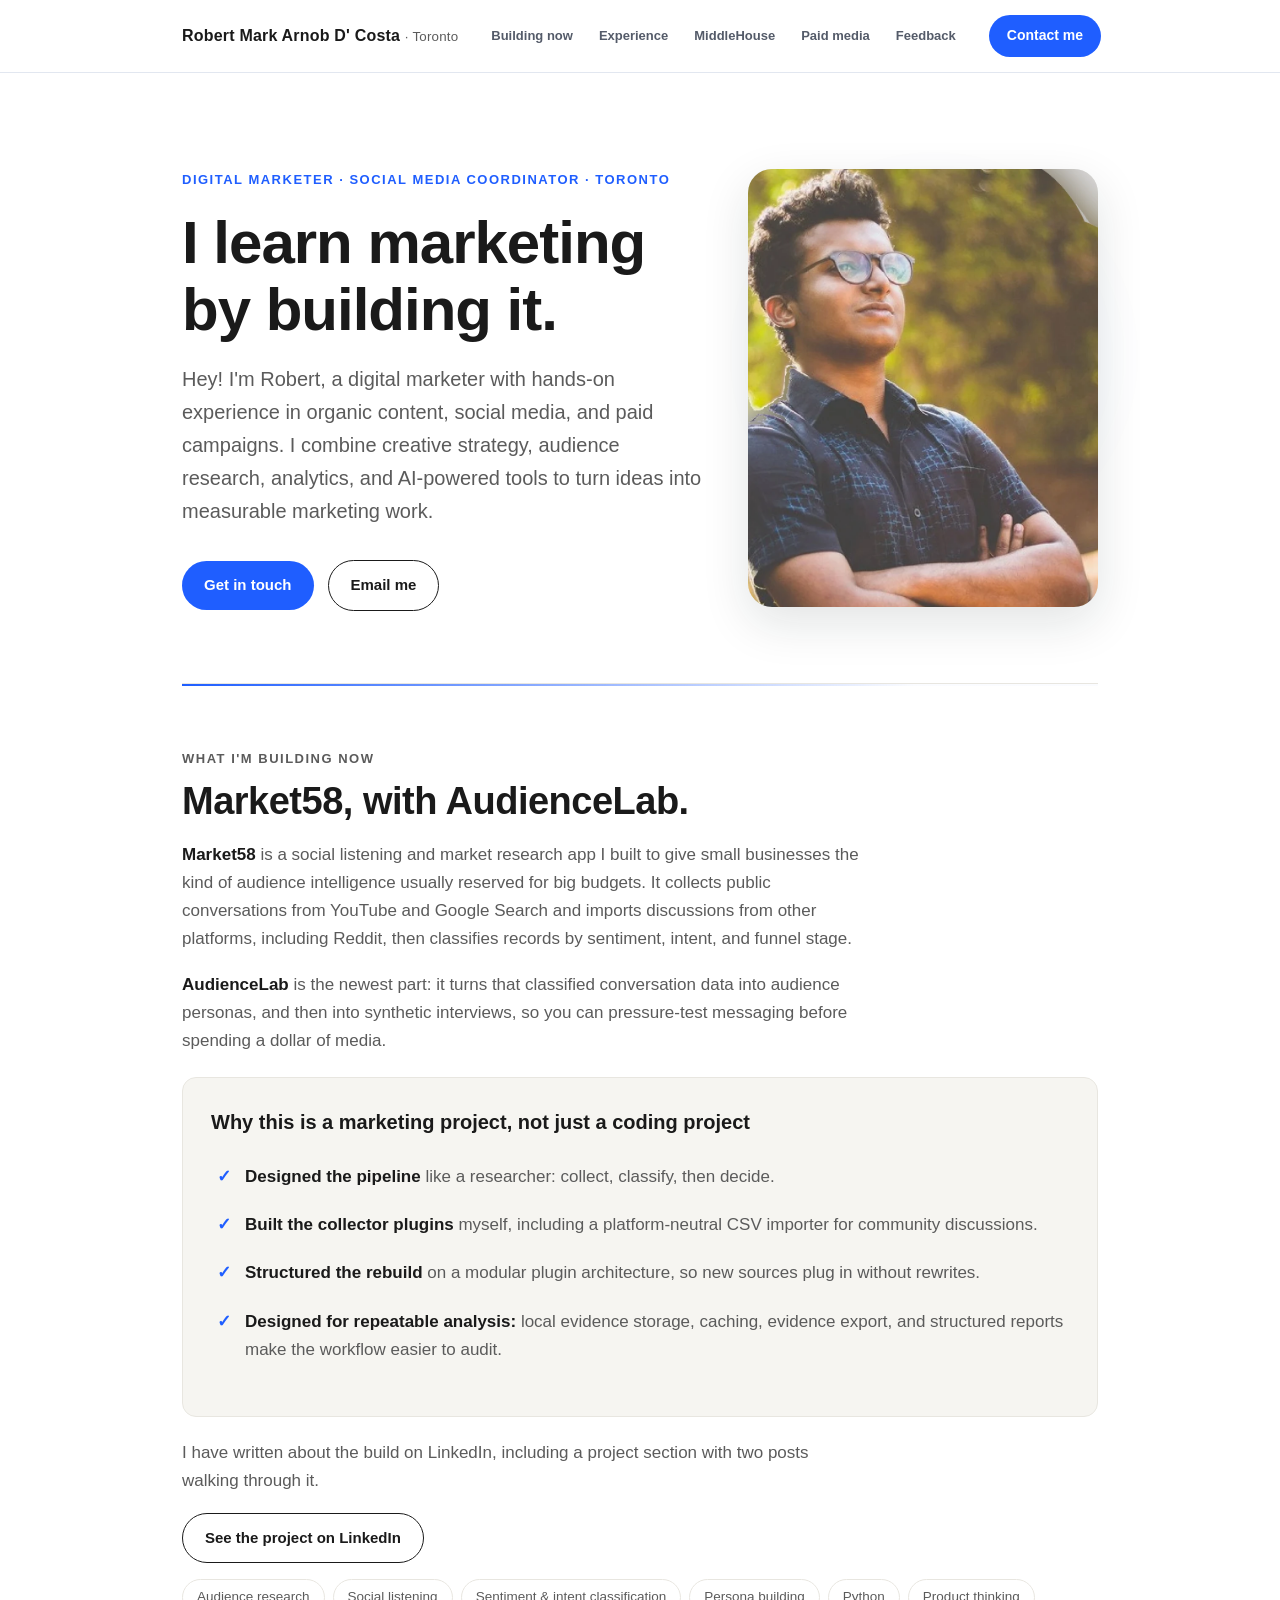
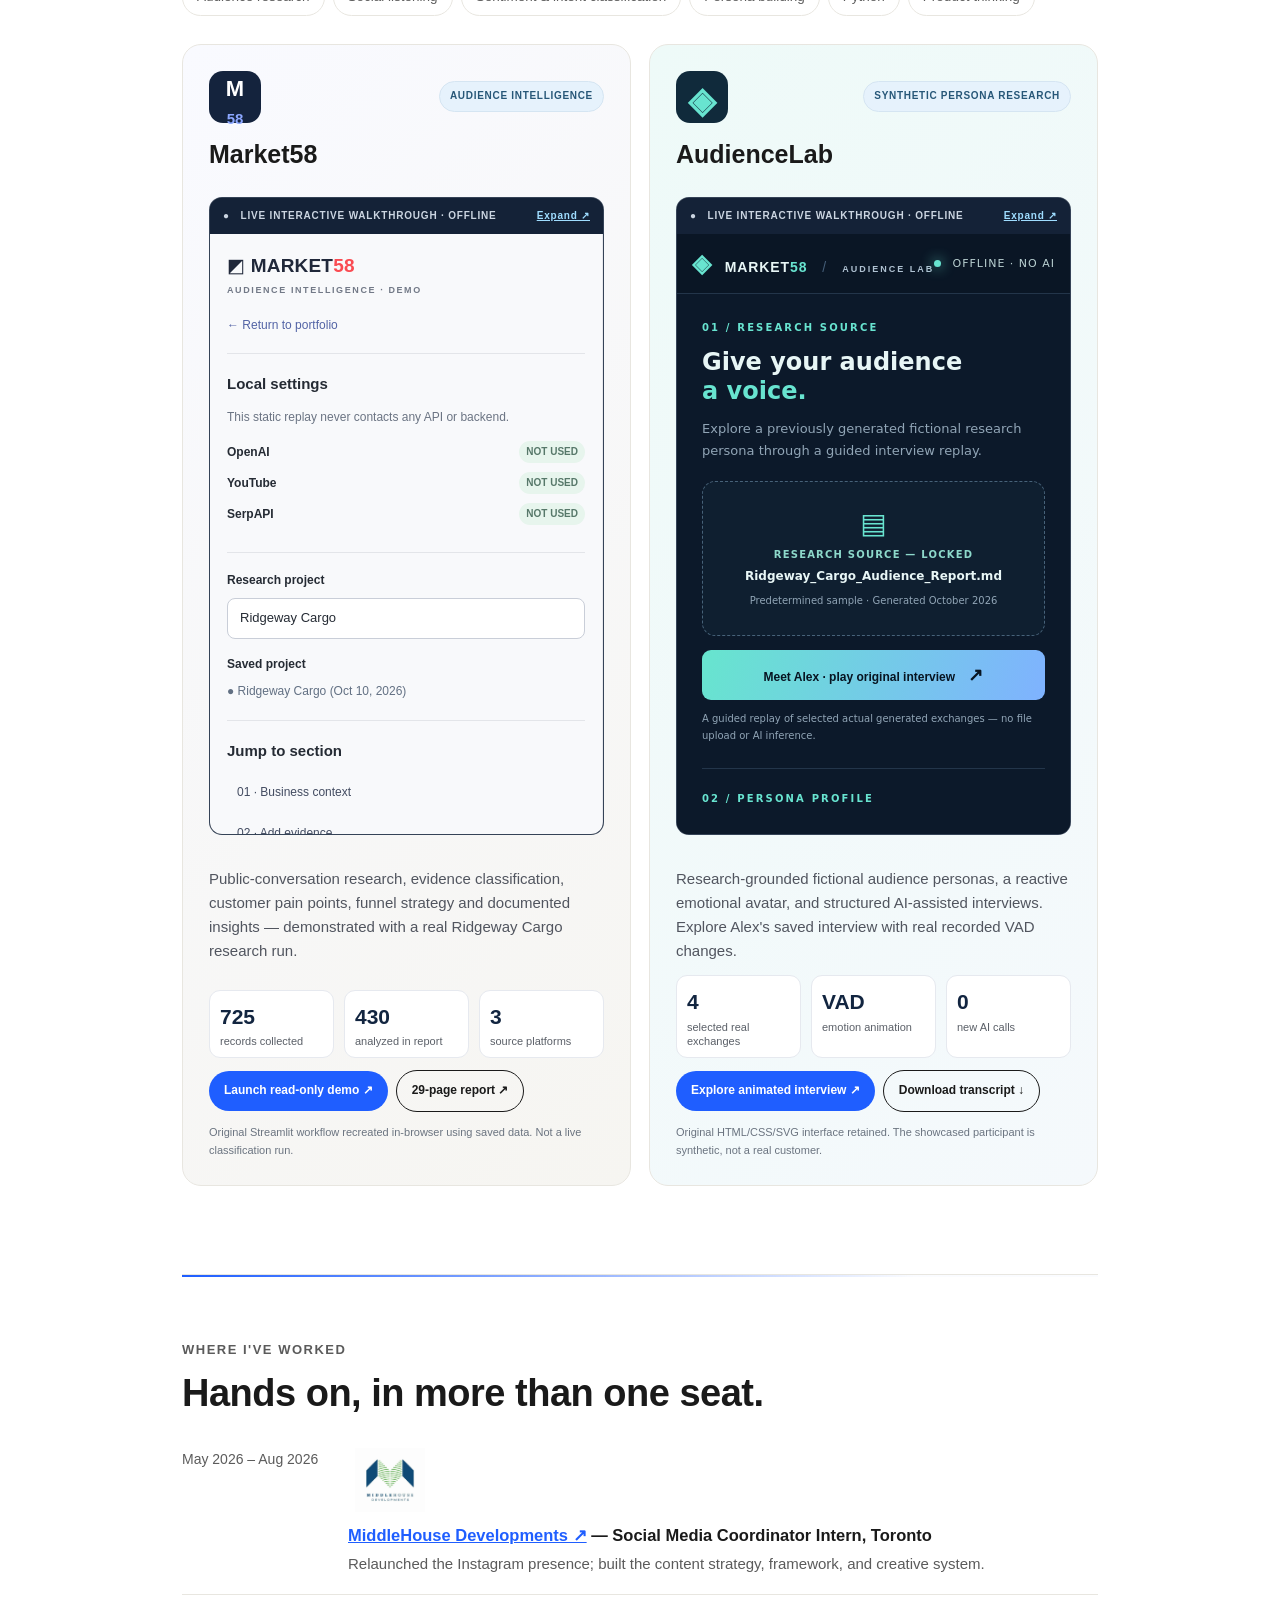
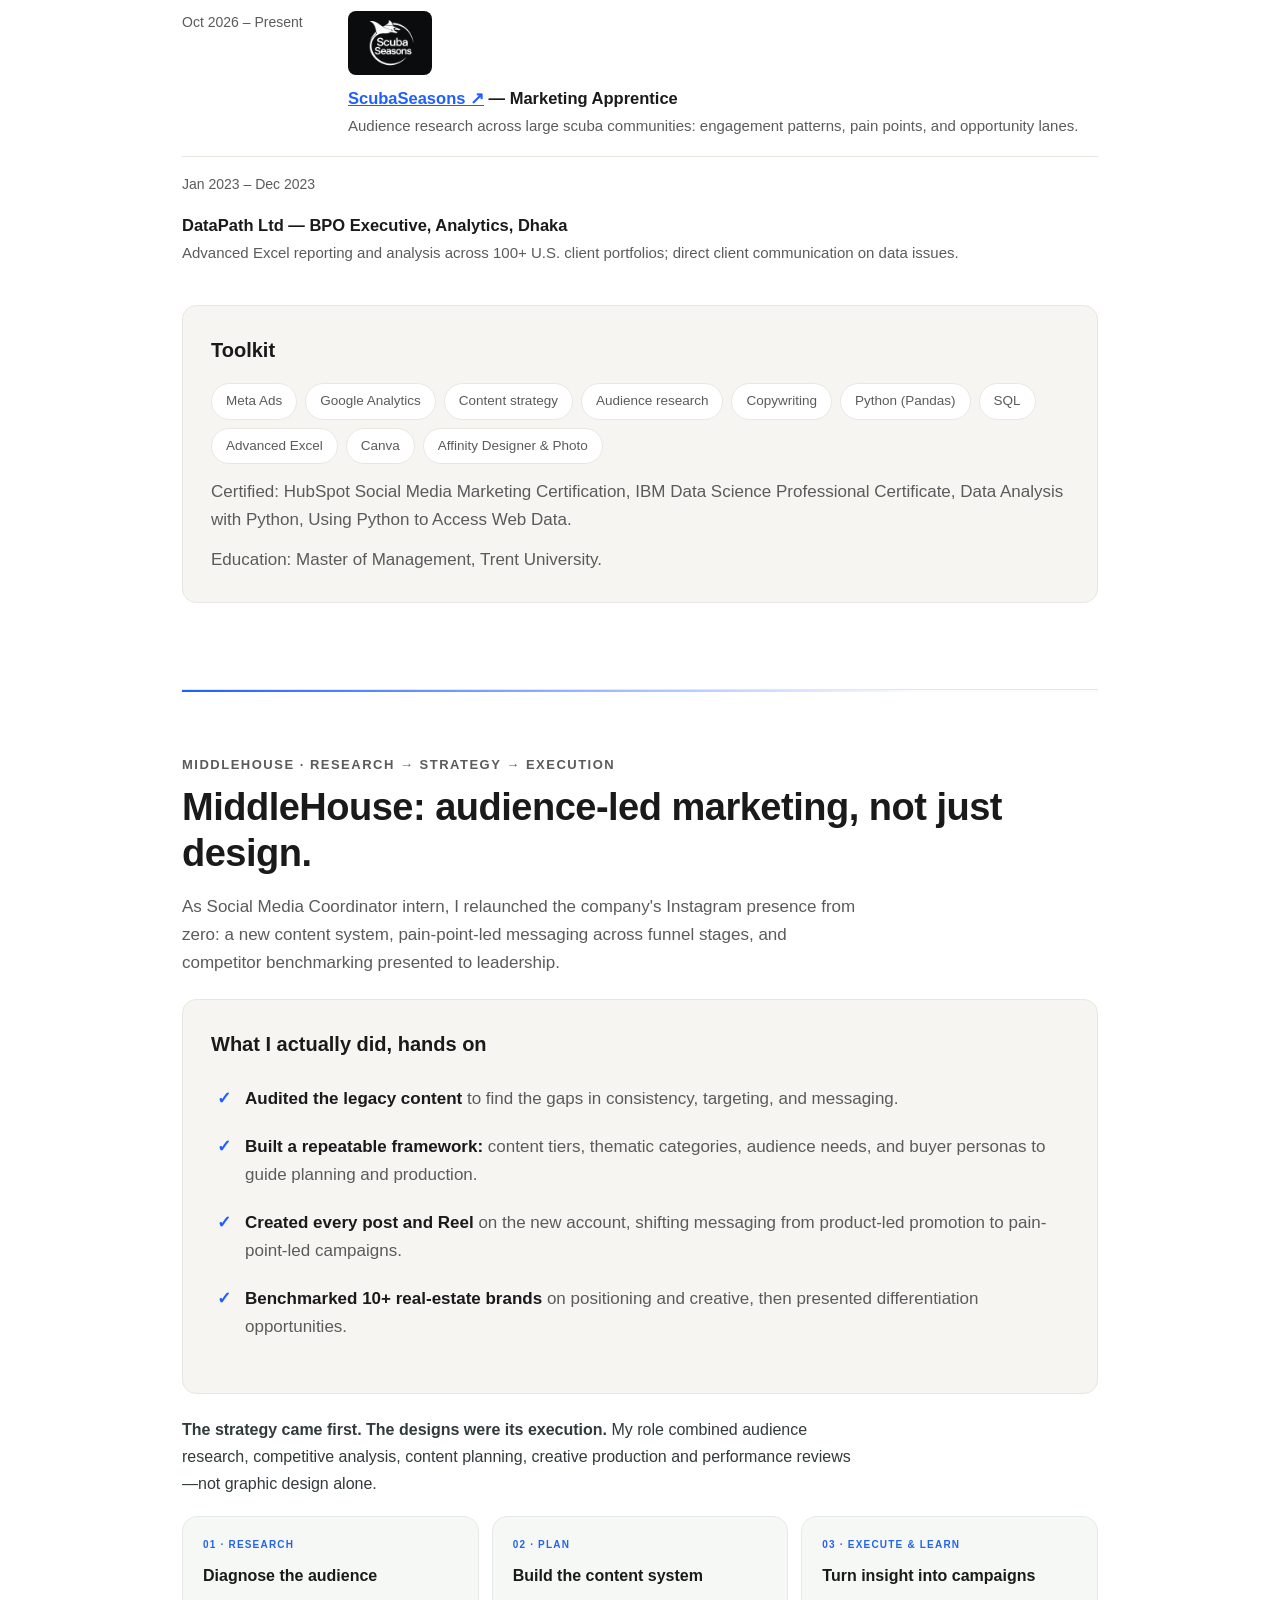
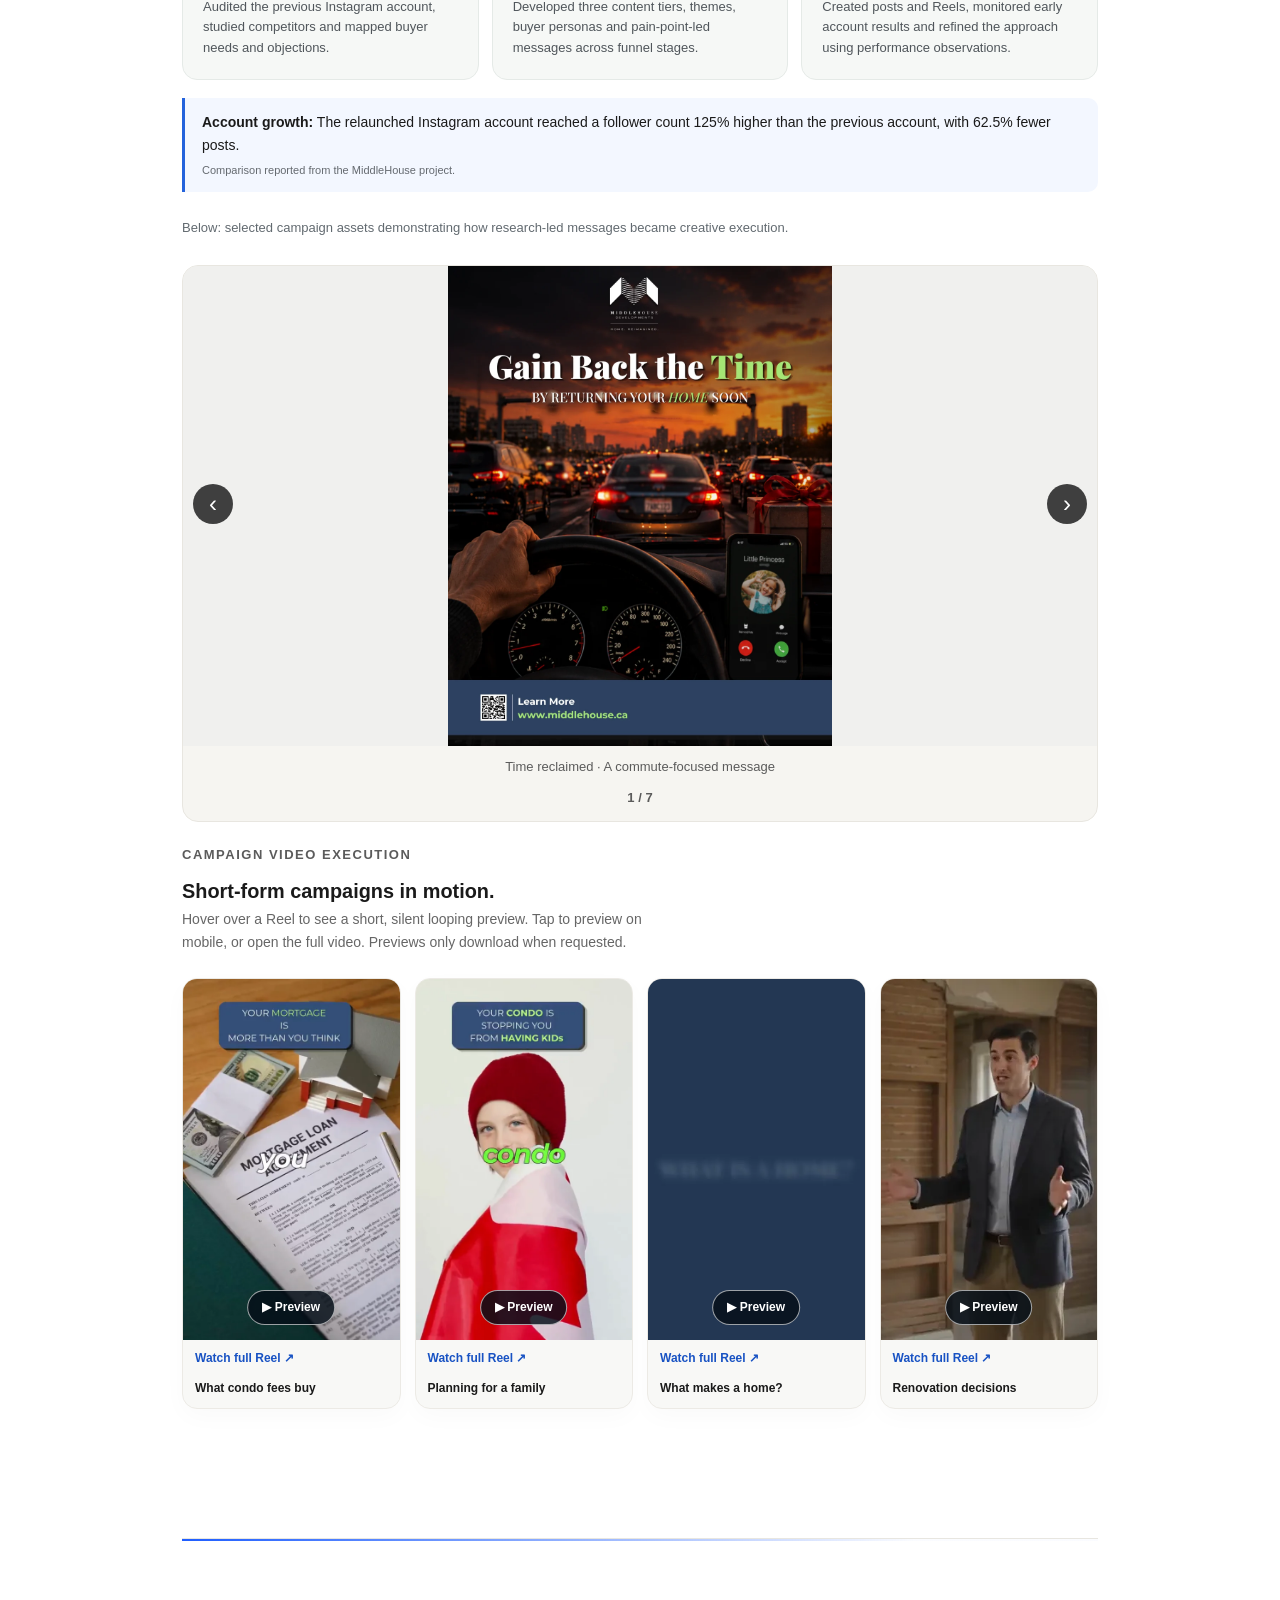
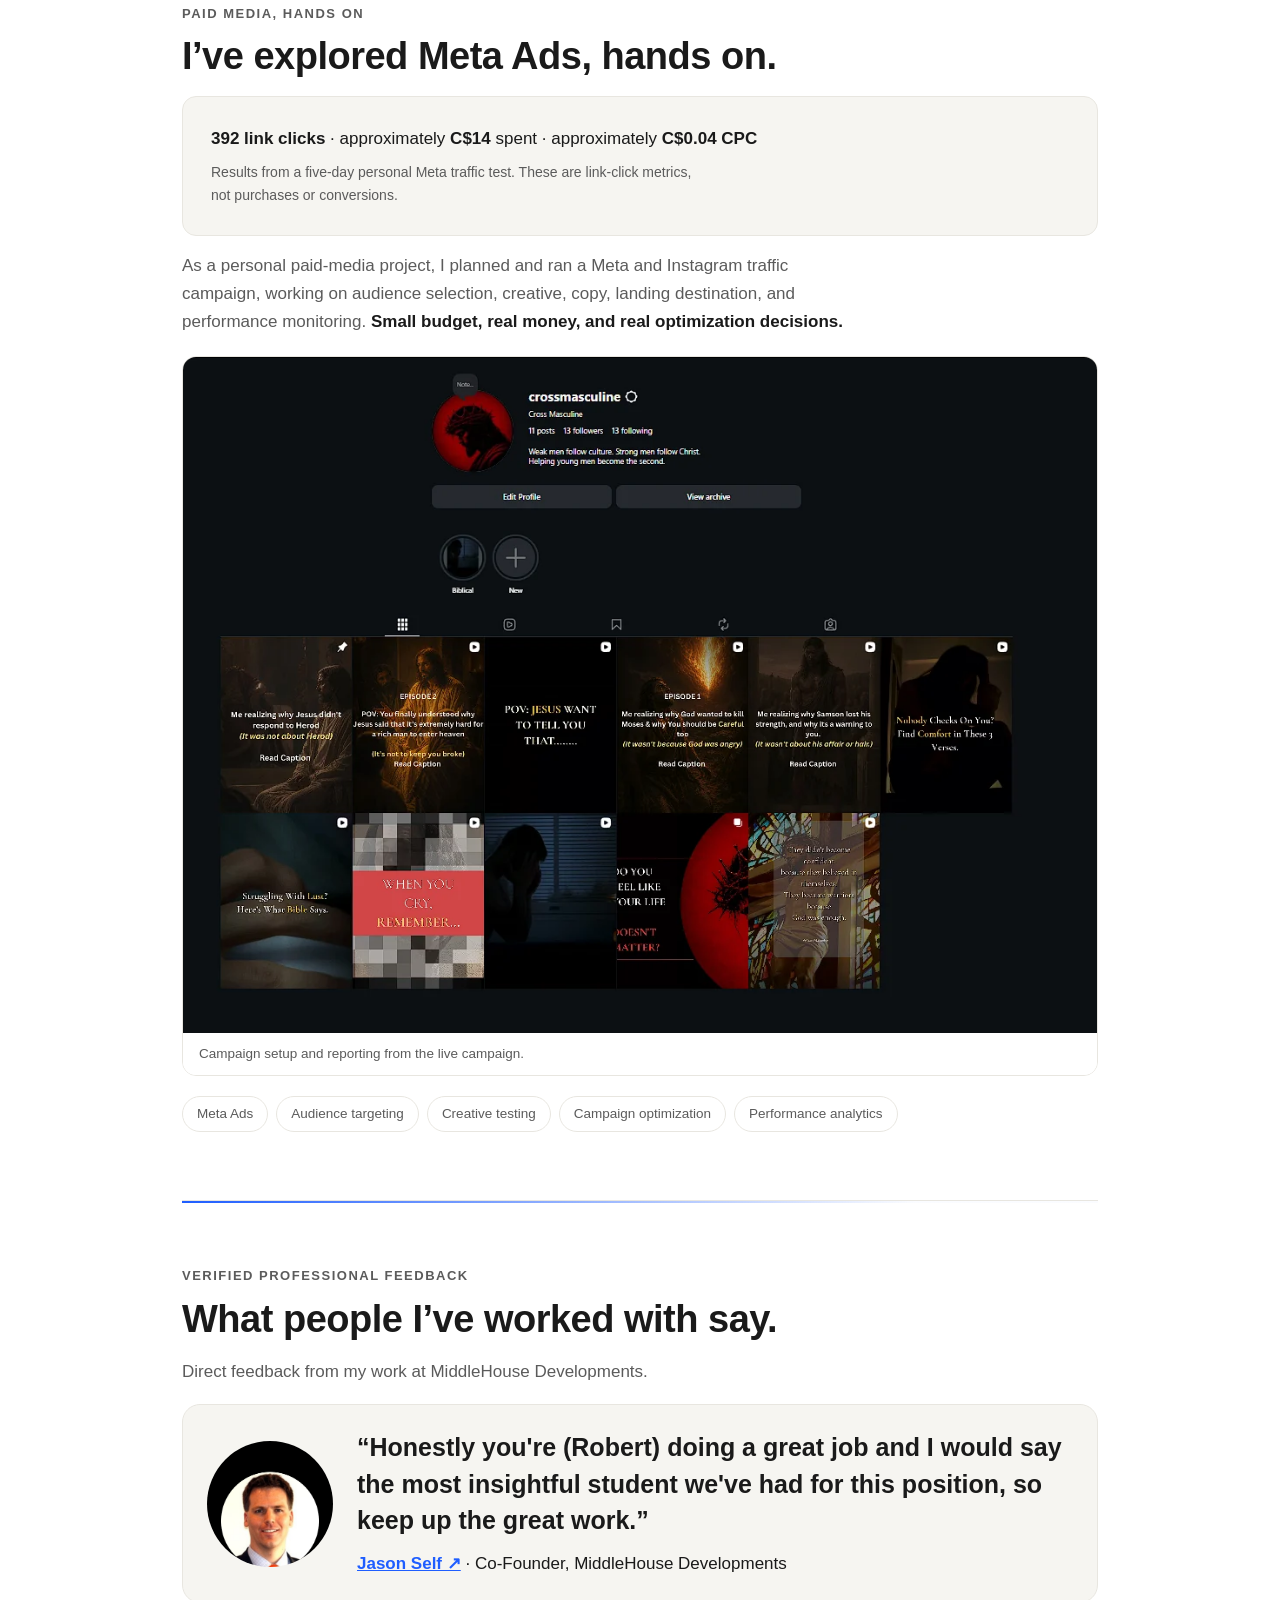
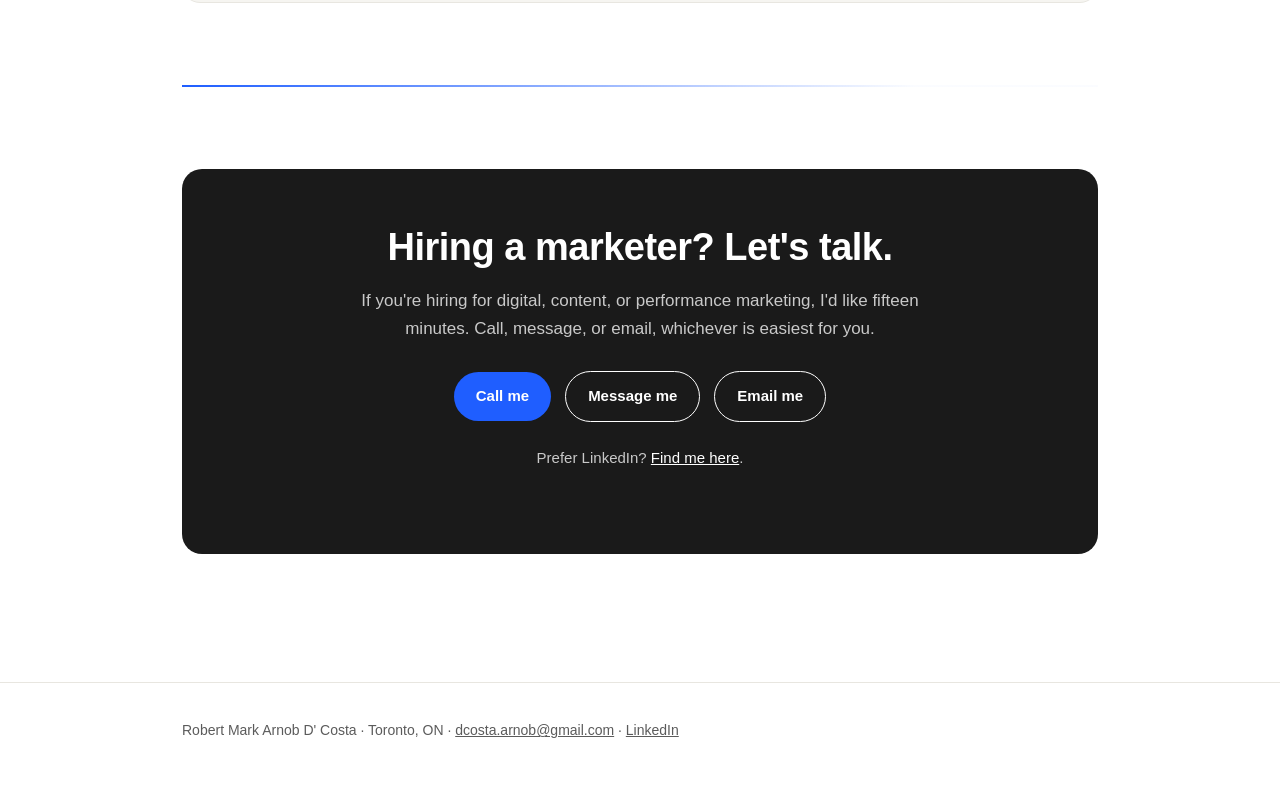
==== commit 0e0f5801: "Revise feedback note in index.html Updated feedback note with new date and removed original email re" ====
--- a/hire-me/index.html
+++ b/hire-me/index.html
@@ -336,7 +336,7 @@
 <div class="proof-card"><img loading="lazy" decoding="async" class="proof-avatar" src="../images/jason-reference.jpg" alt="Jason Self portrait supplied for portfolio">
 <div><blockquote>“Honestly you're (Robert) doing a great job and I would say the most insightful student we've had for this position, so keep up the great work.”</blockquote>
 <p><strong><a href="https://www.linkedin.com/in/jason-h-self" target="_blank" rel="noopener noreferrer">Jason Self ↗</a></strong> · Co-Founder, MiddleHouse Developments</p>
-<p class="proof-note">Feedback shared June 5, 2026. Original email available upon request.</p></div></div>
+</div></div>
 
 </section>
 
